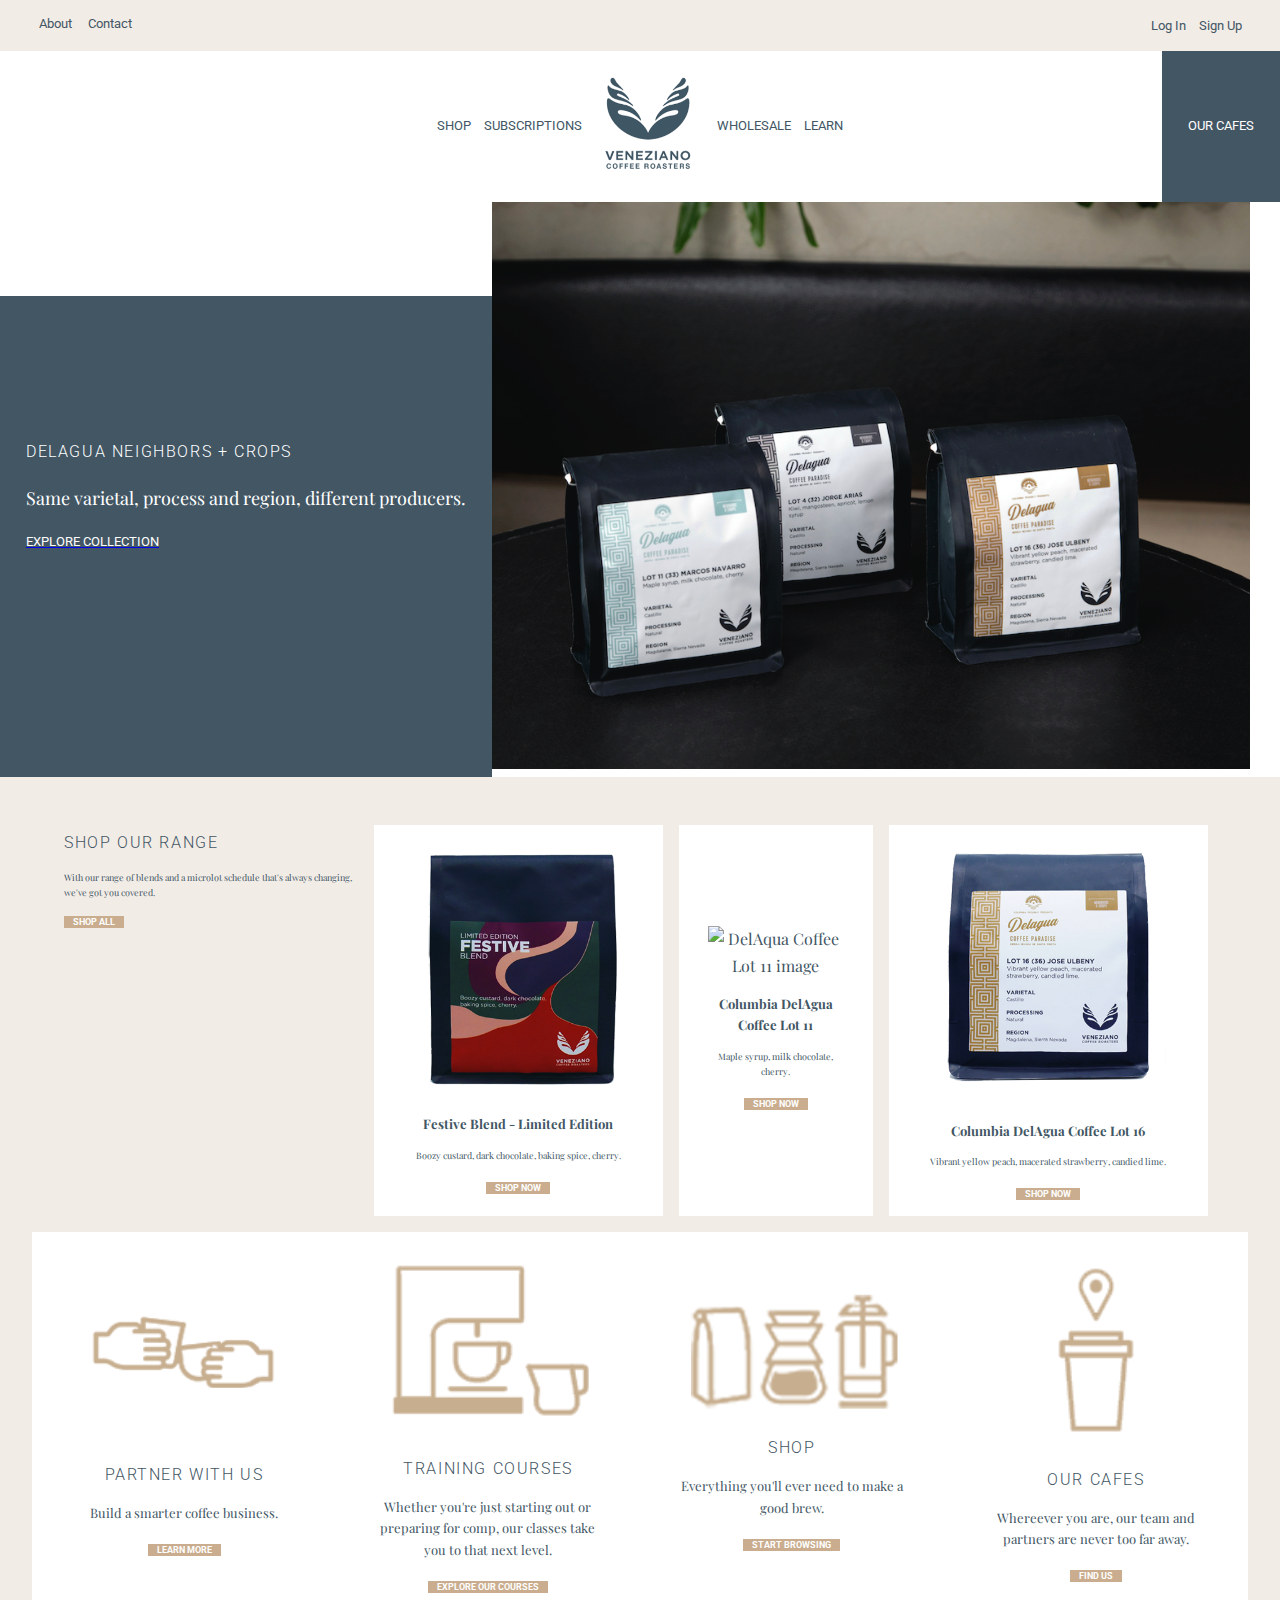
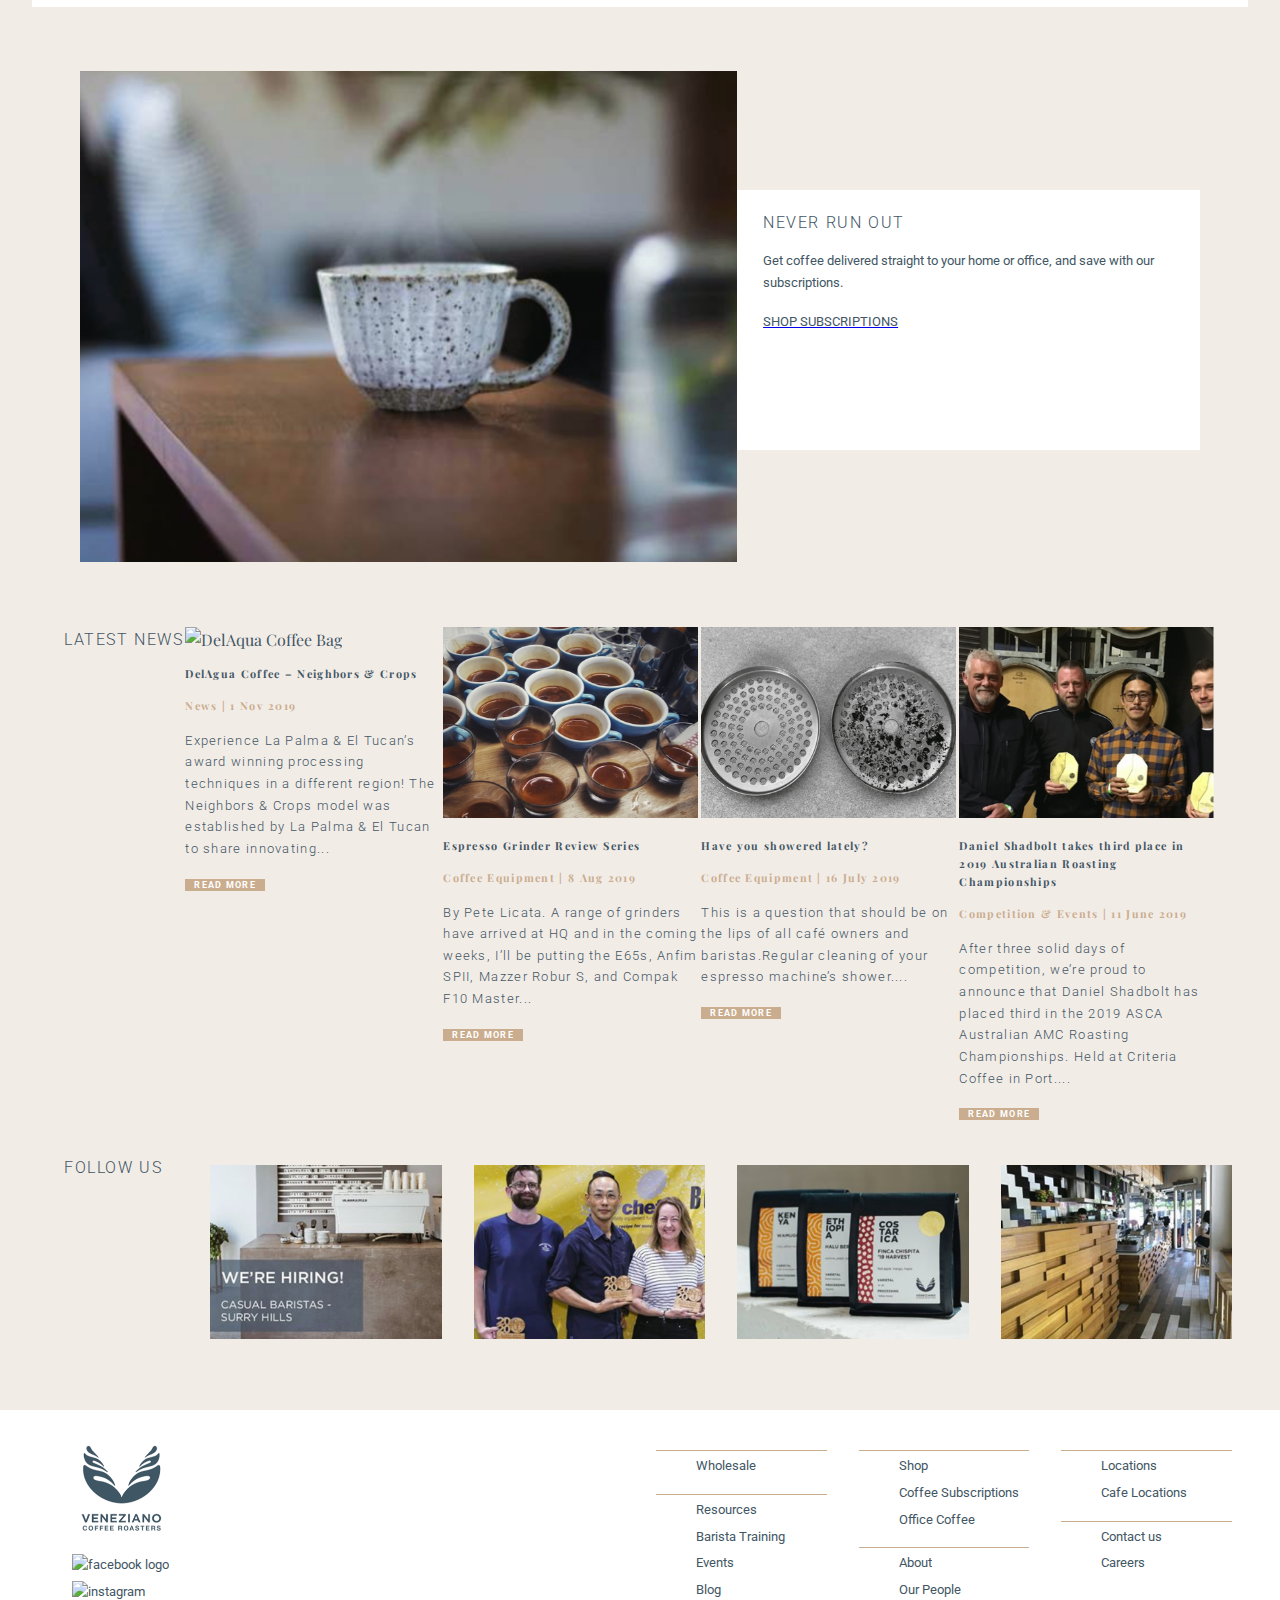
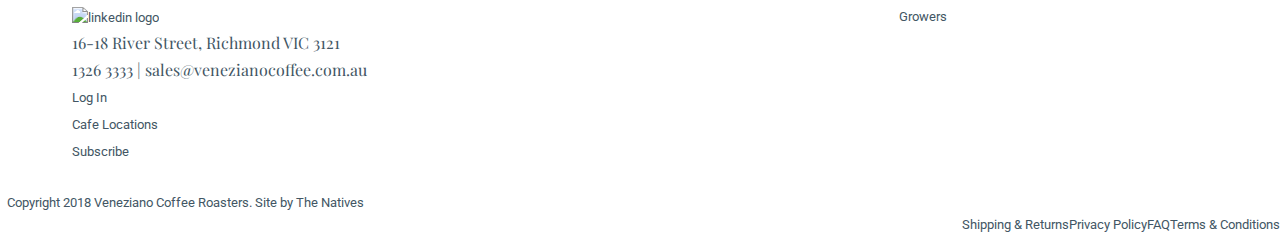
==== index.html @ 95dfcbad "updates to homepage" ====
<!DOCTYPE html>
<html lang="en">
  <head>
    <meta charset="UTF-8"/>
    <meta name="viewport" content="width=device-width, initial-scale=1.0" />
    <meta http-equiv="X-UA-Compatible" content="ie=edge" />
    <title> Components for Venezian Coffee Case Study </title>
    <link href="https://fonts.googleapis.com/css?family=Playfair+Display:400,700|Roboto:300,400,700&display=swap" rel="stylesheet"/>
    <link rel="stylesheet" href="https://use.fontawesome.com/releases/v5.5.0/css/all.css" integrity="sha384-B4dIYHKNBt8Bc12p+WXckhzcICo0wtJAoU8YZTY5qE0Id1GSseTk6S+L3BlXeVIU" crossorigin="anonymous">
    <link rel="stylesheet" href="css/main.css"/>
    <link rel="stylesheet" href="css/main.normalize.css"/>
  </head>
  
  <body>
    <header>

<!-- Top Nav Section -->
      <nav class="upper-nav-container">
        <div class="left-content col">
          <a class="upper-nav-item" href="https://venezianocoffee.com.au/about/">About  <i class="fas fa-chevron-down"></i></a>
          <a class="upper-nav-item" href="https://venezianocoffee.com.au/contact/
          ">Contact  </a>
          <i class="fas fa-search upper-nav-item"></i>
        </div> 
        <div class="right-content col">
            <a class="upper-nav-item" href="https://venezianocoffee.com.au/my-account/">Log In</a>
            <a class="upper-nav-item" href="https://venezianocoffee.com.au/my-account/?action=register">Sign Up</a>
        </div>
      </nav>

<!-- Main Nav Section -->
      <nav class="main-nav-container">
            <a class="main-nav-item" href="https://venezianocoffee.com.au/shop/">Shop  <i class="fas fa-chevron-down"></i></a>

            <a class="main-nav-item" href="https://venezianocoffee.com.au/coffee-subscriptions/">Subscriptions  <i class="fas fa-chevron-down"></i></a>

          <a class="main-nav-item logo"
              href="https://venezianocoffee.com.au/">
            <h1>VENEZIANO Coffee Roasters</h1>
            <img src="img/veneziano_logo_teal.png" alt="VENEZIANO logo">
          </a> 

          <a class="main-nav-item" href="#">Wholesale  <i class="fas fa-chevron-down"></i></a>

          <a class="main-nav-item" href="https://venezianocoffee.com.au/resources/">Learn  <i class="fas fa-chevron-down"></i></a>
    
        <aside class="side-nav">
          <a href="https://venezianocoffee.com.au/our-cafes/">Our Cafes  <i class="fas fa-chevron-down"></i></a>
        </aside>
      </nav> 
    </header>

  <!-- Hero Section -->
    <section class="hero-content-container">
        <div class="hero-content-name">
          <h2>DELAGUA NEIGHBORS + CROPS</h2>
            <h3>Same varietal, process and region, different producers.</h3>
              <a href="https://venezianocoffee.com.au/shop/"> 
                <h4> Explore Collection
                <i class="fas fa-long-arrow-alt-right"></i>
                </h4> 
              </a>
        </div>

        <div class="hero-content-img">
          <img src="delaquacoffee_blogimage.png" alt="DelAqua Coffe bag">         
        </div>
    </section>

<!-- Main Conent Section -->
<main class="main-content">
<!-- Shopper Section -->
      <section class="shopper">
        <div class="shopper-container">   
            <div class="shopper-headline">
              <h2>SHOP OUR RANGE</h2>
              <p>With our range of blends and a microlot schedule that's always changing, we've got you covered.</p>
              <a class="shopper-button" href="https://venezianocoffee.com.au/shop/">Shop All</a>
           </div>

          <article class="shopper-card">  
            <div class="shopper-card-img">
              <img src="img/festiveblend-coffeebag.png" alt="festive blend image">
              <h3>Festive Blend - Limited Edition</h3>
              <p>Boozy custard, dark chocolate, baking spice, cherry.</p>
              <a class="shopper-button" href="https://venezianocoffee.com.au/product/festive-seasonal-coffee-blend/
              ">Shop Now</a>
            </div>
          </article> 

          <article class="shopper-card">
            <div class="shopper-card-img"><img src="img/paradise-coffeebag.png" alt="DelAqua Coffee Lot 11 image">
              <h3>Columbia DelAgua Coffee Lot 11</h3>
              <p>Maple syrup, milk chocolate, cherry.</p>
              <a class="shopper-button" href="https://venezianocoffee.com.au/product/colombia-delagua-coffee-lot-11-marcos-navarro/">Shop Now</a>
            </div> 
          </article> 

          <article class="shopper-card">  
            <div class="shopper-card-img">
              <img src="img/lot16-coffeebag.png" alt="DelAqua Coffee Lot 16 image">
              <h3>Columbia DelAgua Coffee Lot 16</h3>
              <p>Vibrant yellow peach, macerated strawberry, candied lime.</p>
              <a class="shopper-button" href="#https://venezianocoffee.com.au/product/colombia-delagua-jose-ulbeny/">Shop Now</a>
            </div>
          </article>  
        </div>   
          
      <!-- Shopper Section -icons -->
        <section class="coffee-icon-container">
          <article class="coffee-icon-card col">  
              <div class="coffee-icon-card-img">
                <img src="img/coffee-icons-cups.png" alt="2 coffee cups cheers"> 
              <div class="shopper-headline">
                <h2>PARTNER WITH US</h2>
                <p>Build a smarter coffee business.</p>
                <a class="shopper-button" href="https://venezianocoffee.com.au/wholesale-coffee-australia/">Learn More</a>
              </div>
              </div>
          </article>

          <article class="coffee-icon-card col">  
              <div class="coffee-icon-card-img">
                <img src="img/coffee-icons-latte.png" alt="Making a latte icon"> 
              <div class="shopper-headline">
                <h2>TRAINING COURSES</h2>
                <p>Whether you're just starting out or preparing for comp, our classes take you to that next level.</p>
                <a class="shopper-button" href="https://venezianocoffee.com.au/barista-training-courses/">Explore Our Courses</a>
              </div>
              </div>
          </article>

          <article class="coffee-icon-card col">  
              <div class="coffee-icon-card-img">
                <img src="img/coffee-icons-3set.png" alt="coffee bag and coffee pots icon trilogy"> 
              <div class="shopper-headline">
                <h2>SHOP</h2>
                <p>Everything you'll ever need to make a good brew.</p>
                <a class="shopper-button" href="https://venezianocoffee.com.au/shop/">Start Browsing</a>
              </div>
              </div>
          </article>

          <article class="coffee-icon-card col">  
              <div class="coffee-icon-card-img">
                <img src="img/coffee-icons-locations.png" alt="coffee cup locations icon"> 
              <div class="shopper-headline">
                <h2>OUR CAFES</h2>
                <p>Whereever you are, our team and partners are never too far away.</p>
                <a class="shopper-button" href="https://venezianocoffee.com.au/locations-2/">Find Us</a>
              </div>
              </div>
          </article>
        </section>

      </section>

  <!--Next section- SUBSCRIPTION HERO-->
    <section class="subscription">
      <div class="subscription-card-container">
        <div class="subscription-img">
          <img src="img/teacup_hero.png" alt="Tea Cup"> 
        </div>
        <div class="subscription-content-name">
          <h2>Never Run Out</h2>
          <p>Get coffee delivered straight to your home or office, and save with our subscriptions.</p>      
              <a href="https://venezianocoffee.com.au/coffee-subscriptions/"><h4> Shop Subscriptions
                  <i class="fas fa-long-arrow-alt-right"></i></h4></a>
        
      </div>
      </div>  
    </section>

  <!--Next section- News BLOG-->
  <section class="blog-container"> 
      <h2>LATEST NEWS</h2>
      <article class="blog-card-container col">
          <div class="blog-content-img">
            <img src="img/delAquacoffee_blogimage.png"  alt="DelAqua Coffee Bag"> 
            <div class="blog-content-name">
              <h3>DelAgua Coffee – Neighbors & Crops</h3>
              <h4>News | 1 Nov 2019</h4>
              <p>Experience La Palma & El Tucan’s award winning processing techniques in a different region! The Neighbors & Crops model was established by La Palma & El Tucan to share innovating...</p>      
              <a class="blog-button" href="https://venezianocoffee.com.au/delaguacoffee-neighbors_crops/">Read More</a>
            </div>  
          </div>
      </article>
 
      <article class="blog-card-container col">
          <div class="blog-content-img">
            <img src="img/espressoreview_blogimage.png"  alt="Rows of espresso cups"> 
            <div class="blog-content-name">
              <h3>Espresso Grinder Review Series</h3>
              <h4>Coffee Equipment | 8 Aug 2019</h4>
              <p>By Pete Licata. A range of grinders have arrived at HQ and in the coming weeks, I’ll be putting the E65s, Anfim SPII, Mazzer Robur S, and Compak F10 Master...</p>      
              <a class="blog-button" href="https://venezianocoffee.com.au/espresso-grinder-tests/">Read More</a>
            </div>  
          </div>
      </article>

      <article class="blog-card-container col">
          <div class="blog-content-img">
            <img src="img/shower_blogimage.png"  alt="coffee grinders comparison"> 
            <div class="blog-content-name">
              <h3>Have you showered lately?</h3>
              <h4>Coffee Equipment | 16 July 2019</h4>
              <p>This is a question that should be on the lips of all café owners and baristas.Regular cleaning of your espresso machine’s shower....</p>      
              <a class="blog-button" href="https://venezianocoffee.com.au/espresso-grinder-tests/">Read More</a>
            </div>  
          </div>
      </article>

      <article class="blog-card-container col">
          <div class="blog-content-img">
              <img src="img/roastingcomp_blogimage.png"  alt="Roasting Competition Trophy Photo"> 
              <div class="blog-content-name">
              <h3>Daniel Shadbolt takes third place in 2019 Australian Roasting Championships</h3>
              <h4>Competition & Events | 11 June 2019</h4>
              <p>After three solid days of competition, we’re proud to announce that Daniel Shadbolt has placed third in the 2019 ASCA Australian AMC Roasting Championships.
              Held at Criteria Coffee in Port....</p>      
              <a class="blog-button" href="https://venezianocoffee.com.au/daniel-shadbolt-3rd-place-roasting-championships/">Read More</a>
            </div>  
          </div>
      </article>

    </section>

<!--Next section- FOLLOW US-->

<section class="followus-container">
    <h2>FOLLOW US</h2>
    <figure class="followus-card-container col">     
            <a href="https://www.instagram.com/p/B3dNeu_BoWo/"><img src="img/hiring_followusset.jpg"  alt="we are hiring"></a> 
        </figure>

    <figure class="followus-card-container col">
            <a href="https://www.instagram.com/p/B3Y4tRghbZB/"><img src="img/3roasterwinners_followusset.jpg"  alt="3 roasting winners"></a>
    </figure>

    <figure class="followus-card-container col">
            <a href="https://www.instagram.com/p/B3S3ENVhPsN/"><img src="img/3coffeebags_followusset.jpg"  alt="3 bags of coffee"></a>
    </figure>

    <figure class="followus-card-container col">
            <a href="https://www.instagram.com/p/B3Nul2Rhh6O/"><img src="img/newlocation_followusset.jpg"  alt="New Location"></a>
    </figure>
    </section>

<!--Next section- FORM-->

  </main>

  <!-- MAIN FOOTER -->
  <footer>
    <div class="footer-container">
    <div class="left-footer col">
      <ul>
        <li>
          <a href="#"><img src="img/veneziano_logo_teal.png" alt="VENEZIANO logo"></a>
        </li>

          <li>
            <a href="https://www.facebook.com/VenezianoCoffeeRoasters"><img src="social-facebook-icon" alt="facebook logo">
            <i class="fab fa-facebook-f"></i></a>
          </li>

          <li>
            <a href="https://www.instagram.com/venezianocoffeeroasters/"><img src="social-instagram-icon" alt="instagram">
            <i class="fab fa-instagram"></i></a>
          </li>

          <li>
            <a href="https://www.linkedin.com/company/veneziano-coffee-roasters/"><img src="social-linkedin-icon" alt="linkedin logo">
            <i class="fab fa-linkedin"></i>
            </a>
          </li>

          <li>16-18 River Street, Richmond VIC 3121
          </li>

          <li>
          1326 3333 | sales@venezianocoffee.com.au
          </li>

          <li>
          <a href="https://venezianocoffee.com.au/my-account/">Log In</a>
          </li>

          <li>
          <a href="https://venezianocoffee.com.au/our-cafes/">Cafe Locations</a>
          </li>

          <li>
          <a href="https://venezianocoffee.com.au/my-account/?action=register">Subscribe</a>
          </li>
        </ul>
      </div>

<!-- RIGHT-SIDE OF FOOTER -->
      <div class="right-footer col">
        <div class="col">
          <ul>
            <li>
            <a href="https://venezianocoffee.com.au/wholesale-coffee-australia/">Wholesale</a>
            </li>
          </ul>

          <ul>
            <li>
            <a href="https://venezianocoffee.com.au/resources/">Resources</a>
            </li>

            <li>
            <a href="https://venezianocoffee.com.au/barista-training-courses/">Barista Training</a>
            </li>

            <li>
            <a href="https://venezianocoffee.com.au/events/">Events</a>
            </li>

            <li>
            <a href="https://venezianocoffee.com.au/blog/">Blog</a>
            </li>
          </ul>
        </div>

        <div class="col">
          <ul>
          <li>
          <a href="https://venezianocoffee.com.au/shop/">Shop</a>
          </li>

          <li>
          <a href="https://venezianocoffee.com.au/coffee-subscriptions/">Coffee Subscriptions</a>
          </li>

          <li>
              <a href="https://venezianocoffee.com.au/office-coffee/">Office Coffee</a>
              </li>
        </ul>

        <ul>
          <li>
          <a href="https://venezianocoffee.com.au/about/">About</a>
          </li>

          <li>
          <a href="https://venezianocoffee.com.au/our-people/">Our People</a>
          </li>

          <li>
          <a href="https://venezianocoffee.com.au/coffee-growers/">Growers</a>
          </li>
        </ul>
      </div>

      <div class="col">  
        <ul>
          <li>
          <a href="https://venezianocoffee.com.au/locations-2/">Locations</a>
          </li>

          <li>
          <a href="https://venezianocoffee.com.au/our-cafes/">Cafe Locations</a>
          </li>
        </ul>
      
        <ul>
          <li>
          <a href="https://venezianocoffee.com.au/contact/">Contact us</a>
          </li>

          <li>
          <a href="https://venezianocoffee.com.au/careers/">Careers</a>
          </li>
        </ul>
      </div>
    </div>
    </div>
   
<!-- BOTTOM FOOTER -->
      <nav class="lower-footer-container">
          <div class="left-content col">

            <a class="upper-nav-item" href="https://venezianocoffee.com.au/contact/
            ">Copyright 2018 Veneziano Coffee Roasters. Site by The Natives</a>
          </div> 

          <div class="right-content col">
              <a class="lower-footer-item" href="https://venezianocoffee.com.au/my-account/">Shipping & Returns</a>

              <a class="lower-footer-item" href="https://venezianocoffee.com.au/my-account/?action=register">Privacy Policy</a>

              <a class="lower-footer-item" href="https://venezianocoffee.com.au/faq/">FAQ</a>

              <a class="lower-footer-item" href="https://venezianocoffee.com.au/terms-conditions/">Terms & Conditions</a>

          </div>
        </nav>
   
    </footer>
 
  </body>
  </html>
---- css/main.css ----
/**************************
* layout defaults
***************************/

:root {
  --font-sans-serif: Roboto, sans-serif;
  --font-serif: Playfair Display, serif;
  --tan: #caad8e;
  --lt-tan: #f2ece7;
  --teal: #425664;
  --lt-gray: #d3d1cf;
  --white: #ffffff;

}
html {
  box-sizing: border-box;

}
*, *:before, *:after {
  box-sizing: inherit;
}
img {
  width: 100%;
}
/**************************
* typography
h2 {
    font-weight: 400;
    font-size: smaller;
  }
***************************/
body {
  font-family: var(--font-serif);
  color: var(--teal);
  line-height: 1.667;
  margin: auto;
  padding: 0;
  }
  
  h2 {
  font-family: var(--font-sans-serif);
  letter-spacing: 0.1em;
  font-weight: 300;
  font-size: medium;
  text-transform: uppercase;
  }
  
  h3,h4 {
    font-family: var(--font-serif);
    font-weight: 700;
    font-size: smaller;
  }
  h4 {
    color: var(--tan);
  }

/**************************
* header
***************************/

.upper-nav-container {
  display: flex;
  background-color: var(--lt-tan);
  padding: .5em 2em;
}
.col {
  flex: 1;
}

.right-content {
  display: flex;
  justify-content: flex-end;
}
.upper-nav-container a {
  font-family: var(--font-sans-serif);
  font-weight: 400;
  font-size: small;
  color: var(--teal);
  text-decoration: none;
}
.upper-nav-item {
padding: .5em ;
}
.main-nav-container {
  position: relative;
  display: flex;
  background-color: var(--lt-white);
  padding: .5em 2em;
  justify-content:center;
  align-items: center;
}
.main-nav-container a {
  font-family: var(--font-sans-serif);
  font-weight: 400;
  font-size: small;
  color: var(--teal);
  text-decoration: none;
  align-items: center;
  text-transform: uppercase;
}
.main-nav-item {
  padding: .5em;
}
.logo {
    max-width:10%;
}
.logo h1 {
  display: none;
}
.logo img {
  width: 100%;
}

h1 {
  color: white;
}

/**************************
* Side Bar in Nav
***************************/
.side-nav {
  display: flex;
  align-items: center;
  position: absolute;
  height: 100%;
  top: 0;
  right: 0;
  padding: 2em;
  background: var(--teal);
  font-family: var(--font-sans-serif);
  font-size: small;
  text-decoration: none;
  align-items: center;
}
.side-nav a {
 color: var(--white);
 margin: auto;
 
}
/**************************
* hero
***************************/
.hero-content-container {
  display: flex;
  align-items: flex-end;
}
.hero-content-name {
  font-family: var(--font-sans-serif);
  font-weight: 400;
  font-size: small;
  color: var(--white);
  text-decoration: none;
  padding: 10em 2em;
  height: 37em;
  background-color: var(--teal);
}
.hero-content-name h3 {
  font-weight: 400;
  font-size: large;
}
.hero-content-name h4 {
  font-family: var(--font-sans-serif);
  font-weight: 400;
  font-size: small;
  color: var(--white);
  text-transform: uppercase;
}
.i {
color: var(--white);
}

/**************************
* Main
***************************/

.main-content {
  padding: 2em;
  background-color: var(--lt-tan);
}

/**************************
* Shopper
***************************/

.shopper-container {
  display: flex;
  padding: .5em 2em;
}
.shopper-headline {
font-family: var(--font-serif);
font-weight: 400;
font-size: small;
color: var(--teal);
text-decoration: none;
align-items: flex-start;
}
.shopper-container p {
  font-family: var(--font-serif);
  font-weight: 300;
  font-size: xx-small;
  color: var(--gray);
}
.shopper-card {
display: flex;
flex-direction: column;
justify-content: center;
margin: .5em;
padding: .5em;
max-width: 80%;
text-align: center;
background-color: var(--white);
}
.shopper-card-img {
max-width: 80%;
margin: auto;
padding: .2em;
}
.shopper-button {
background-color: var(--tan);
padding: .1em 1em;
margin:auto;
max-width: 60px;
height: 20px;
font-family: var(--font-sans-serif);
font-weight: 700;
font-size: xx-small;
color: var(--white);
text-decoration: none;
text-transform: uppercase;
}
.shopper-container h3 {
  font-size: small;
}
/**************************
* SHOPPER ICONS
***************************/

.coffee-icon-container {
  display: flex;
}
.coffee-icon-card {
  display: flex;
  flex-direction: column;
  justify-content: center;
  margin: 0;
  padding: .5em;
  max-width: 80%;
  text-align: center;
  background-color: var(--white);
}
.coffee-icon-card-img {
max-width: 80%;
margin: auto;
padding: .2em;
}
/**************************
* SUBSCRIPTION
***************************/
.subscription-card-container {
  display: flex;
  background-color: var(--lt-tan);
  margin: 4em 3em 3em;
  align-items: center;
}
.subscription-content-name {
  font-family: var(--font-sans-serif);
  font-weight: 400;
  font-size: small;
  color: var(--teal);
  text-decoration: none;
  align-items: flex-start;
  padding: 0.5em 2em;
  background: var(--white);
  height: 20em;
}
.subscription-card-container h3 {
  font-weight: 400;
  font-size: large;
}
.subscription-card-container h4 {
  font-family: var(--font-sans-serif);
  font-weight: 400;
  font-size: small;
  color: var(--teal);
  text-transform: uppercase;
}

/**************************
* News Blog
***************************/
.blog-container h2 {
  margin: .1em 0;
}
.blog-container {
  display: flex;
  padding: .5em 2em;
}
.blog-card {
  text-align: center;
  border: .25rem double var(--teal);
  padding: 1rem;
  max-width: 30rem;
  background: var(--color-white);
  margin: 1rem 0;
}
.blog-content-name {
  font-family: var(--font-sans-serif);
  letter-spacing: 0.1em;
  font-weight: 300;
  font-size: small;
}
.blog-content-name h4 {
  color: var(--tan);
}
.blog-content-img {
  padding: .1em;
}
.blog-button {
  background-color: var(--tan);
  padding: .1em 1em;
  margin:auto;
  max-width: 60px;
  height: 20px;
  font-family: var(--font-sans-serif);
  font-weight: 700;
  font-size: xx-small;
  color: var(--white);
  text-decoration: none;
  text-transform: uppercase;
}
/**************************
* Follow Us
***************************/

.followus-container {
  display: flex;
}
.followus-card-container{
  padding: .5em 2em;
  text-align: center;
  padding: 1rem;
  max-width: 30rem;
  margin: 1rem 0;
}
.followus-container h2 {
  padding: .5em 2em;
}
/**************************
* Form
***************************/

/**************************
* footer
***************************/
.footer-container {
  display: flex;
  background-color: var(--white);
  padding: .5em 2em;
}
.left-footer {
  display: flex;
}
.right-footer {
  display: flex;
}
.right-footer .col {
  margin: 1em;
}

footer a {
  font-family: var(--font-sans-serif);
  font-weight: 400;
  font-size: small;
  color: var(--teal);
  text-decoration: none;
}
footer ul {
list-style: none;
}
.right-footer ul{
  border-top: .5px solid var(--tan);
}
.footer-item {
  padding: .5em ;
}
footer img {
  width: 25%;
}
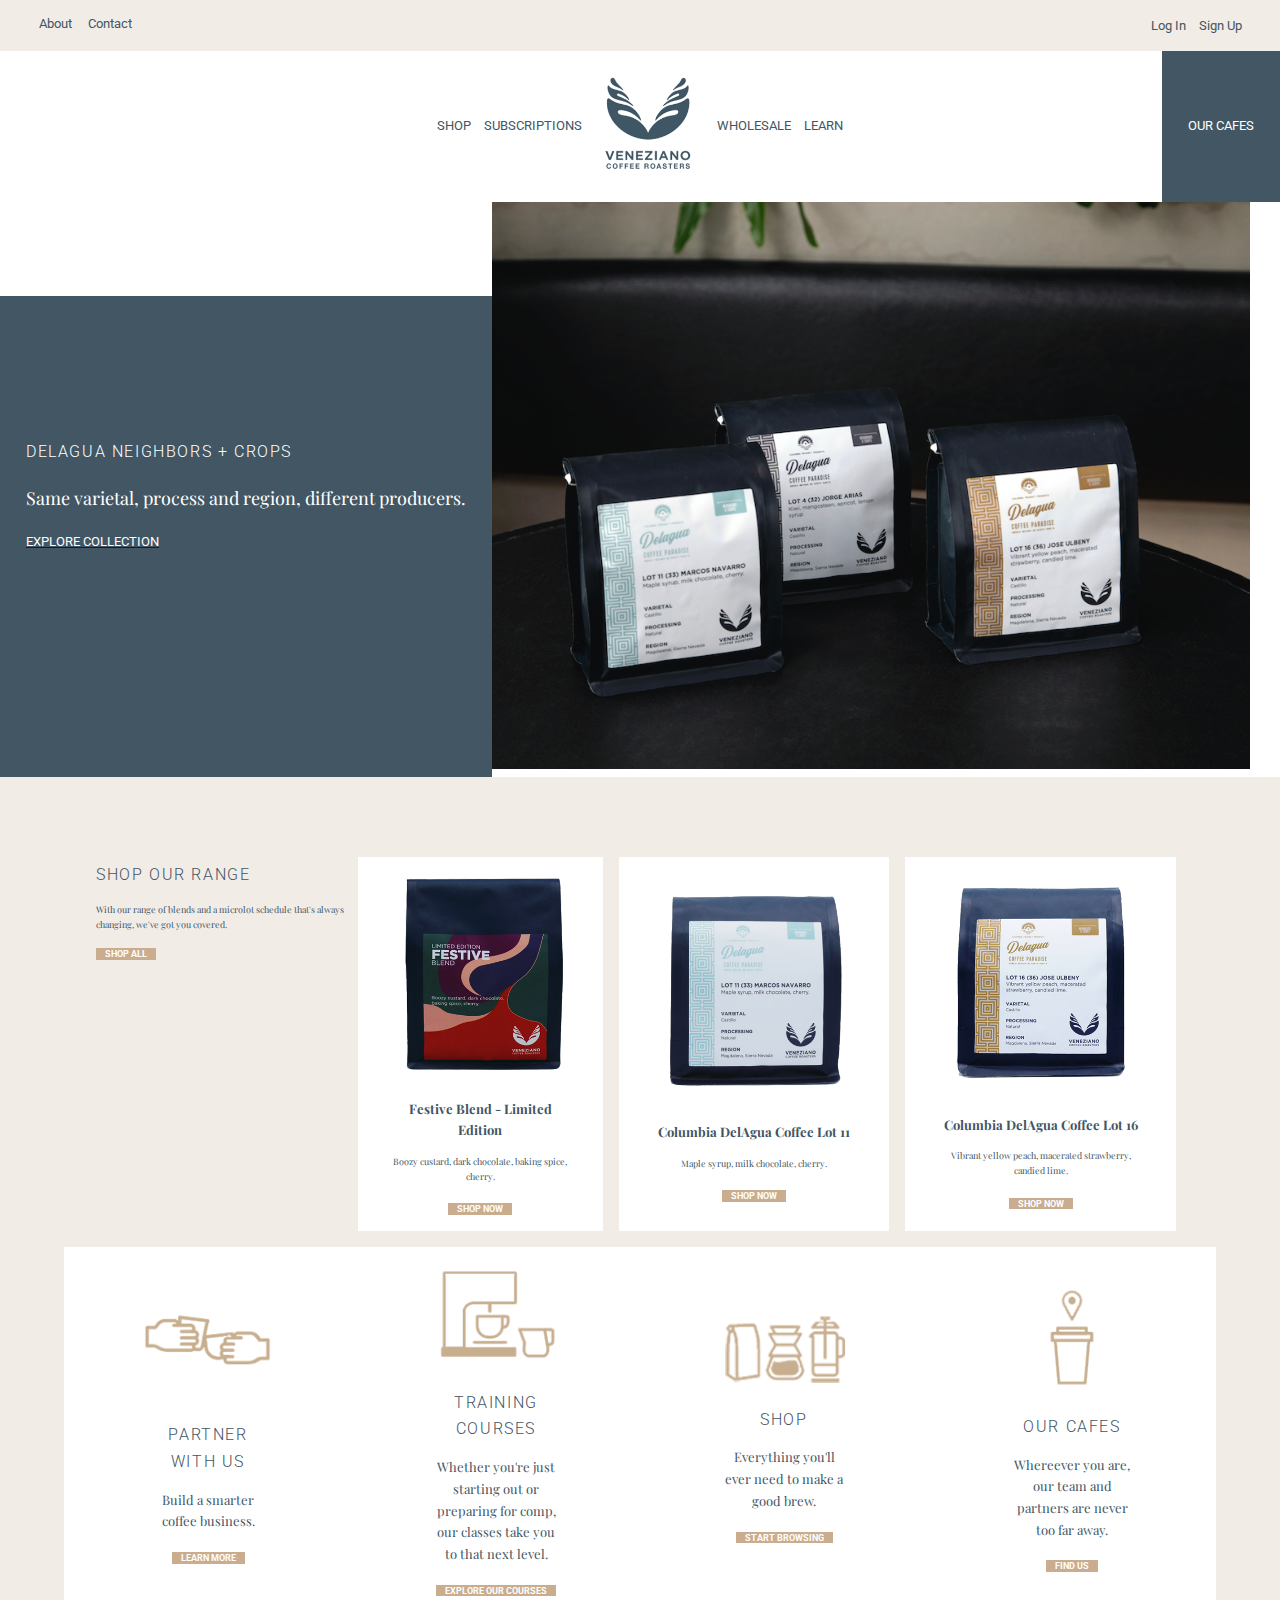
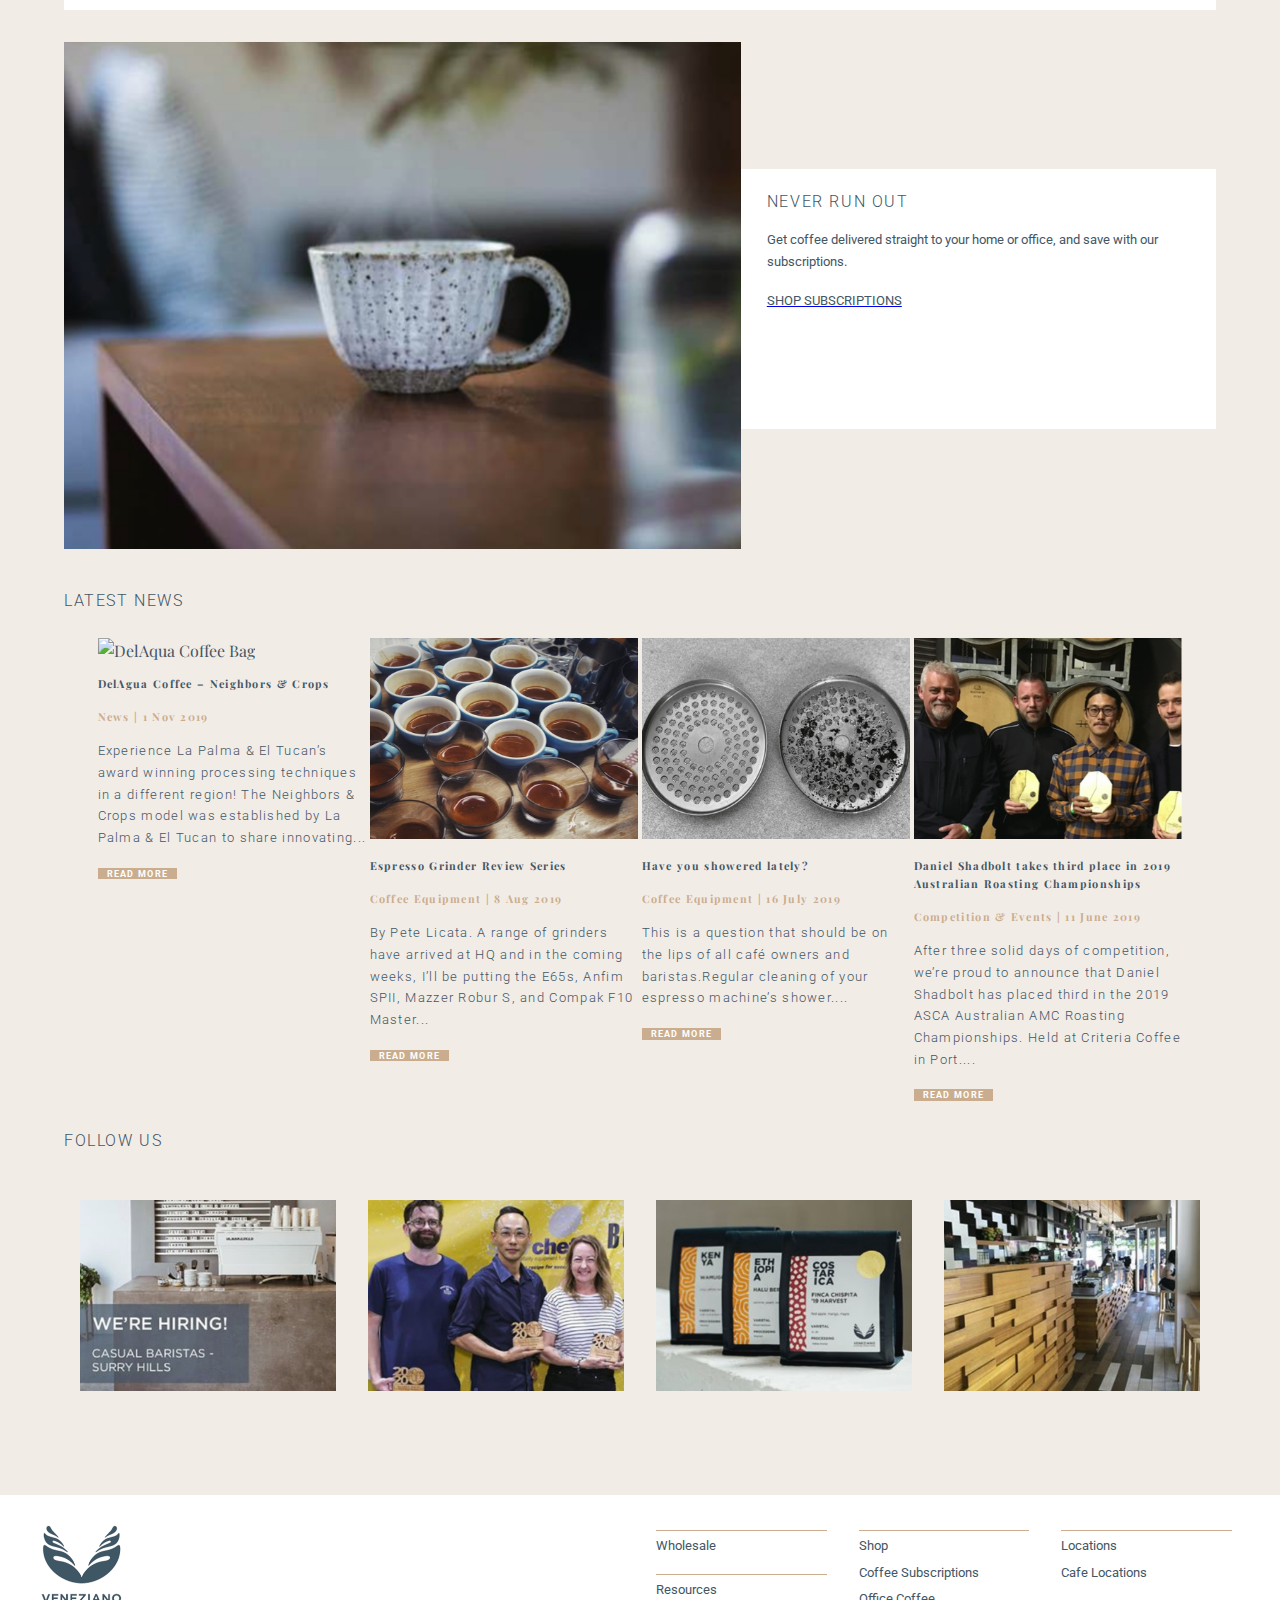
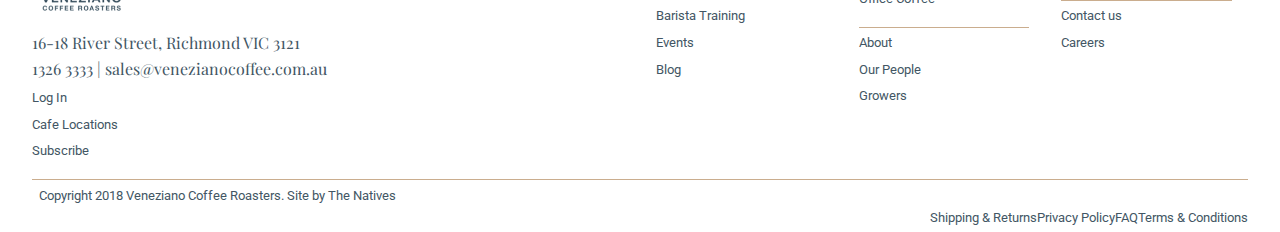
==== commit c3bbc46c: "updated images" ====
--- a/index.html
+++ b/index.html
@@ -63,7 +63,7 @@
         </div>
 
         <div class="hero-content-img">
-          <img src="delaquacoffee_blogimage.png" alt="DelAqua Coffe bag">         
+          <img src="img/delaquacoffee_blogimage.png" alt="DelAqua Coffe bag">         
         </div>
     </section>
 
@@ -172,8 +172,9 @@
     </section>
 
   <!--Next section- News BLOG-->
-  <section class="blog-container"> 
-      <h2>LATEST NEWS</h2>
+  <section class="blog"> 
+    <h2>LATEST NEWS</h2>
+    <div class="blog-container">
       <article class="blog-card-container col">
           <div class="blog-content-img">
             <img src="img/delAquacoffee_blogimage.png"  alt="DelAqua Coffee Bag"> 
@@ -221,14 +222,16 @@
               <a class="blog-button" href="https://venezianocoffee.com.au/daniel-shadbolt-3rd-place-roasting-championships/">Read More</a>
             </div>  
           </div>
+        </div>
       </article>
 
     </section>
 
 <!--Next section- FOLLOW US-->
 
-<section class="followus-container">
-    <h2>FOLLOW US</h2>
+<section class="followus">
+  <h2>FOLLOW US</h2>
+  <div class="followus-container">  
     <figure class="followus-card-container col">     
             <a href="https://www.instagram.com/p/B3dNeu_BoWo/"><img src="img/hiring_followusset.jpg"  alt="we are hiring"></a> 
         </figure>
@@ -244,6 +247,7 @@
     <figure class="followus-card-container col">
             <a href="https://www.instagram.com/p/B3Nul2Rhh6O/"><img src="img/newlocation_followusset.jpg"  alt="New Location"></a>
     </figure>
+    </div>
     </section>
 
 <!--Next section- FORM-->
@@ -260,17 +264,13 @@
         </li>
 
           <li>
-            <a href="https://www.facebook.com/VenezianoCoffeeRoasters"><img src="social-facebook-icon" alt="facebook logo">
+            <a href="https://www.facebook.com/VenezianoCoffeeRoasters">
             <i class="fab fa-facebook-f"></i></a>
-          </li>
-
-          <li>
-            <a href="https://www.instagram.com/venezianocoffeeroasters/"><img src="social-instagram-icon" alt="instagram">
+          
+            <a href="https://www.instagram.com/venezianocoffeeroasters/">
             <i class="fab fa-instagram"></i></a>
-          </li>
-
-          <li>
-            <a href="https://www.linkedin.com/company/veneziano-coffee-roasters/"><img src="social-linkedin-icon" alt="linkedin logo">
+          
+            <a href="https://www.linkedin.com/company/veneziano-coffee-roasters/">
             <i class="fab fa-linkedin"></i>
             </a>
           </li>
--- a/css/main.css
+++ b/css/main.css
@@ -174,7 +174,7 @@
 ***************************/
 
 .main-content {
-  padding: 2em;
+  padding: 4em;
   background-color: var(--lt-tan);
 }
 
@@ -249,7 +249,7 @@
   background-color: var(--white);
 }
 .coffee-icon-card-img {
-max-width: 80%;
+max-width: 50%;
 margin: auto;
 padding: .2em;
 }
@@ -259,7 +259,7 @@
 .subscription-card-container {
   display: flex;
   background-color: var(--lt-tan);
-  margin: 4em 3em 3em;
+  margin: 2em 0;
   align-items: center;
 }
 .subscription-content-name {
@@ -352,10 +352,14 @@
 /**************************
 * footer
 ***************************/
+footer {
+  padding: .2em 2em;
+}
+
 .footer-container {
   display: flex;
   background-color: var(--white);
-  padding: .5em 2em;
+
 }
 .left-footer {
   display: flex;
@@ -376,8 +380,9 @@
 }
 footer ul {
 list-style: none;
-}
-.right-footer ul{
+padding: 0;
+}
+.right-footer ul, .lower-footer-container {
   border-top: .5px solid var(--tan);
 }
 .footer-item {
@@ -385,4 +390,4 @@
 }
 footer img {
   width: 25%;
-}+}
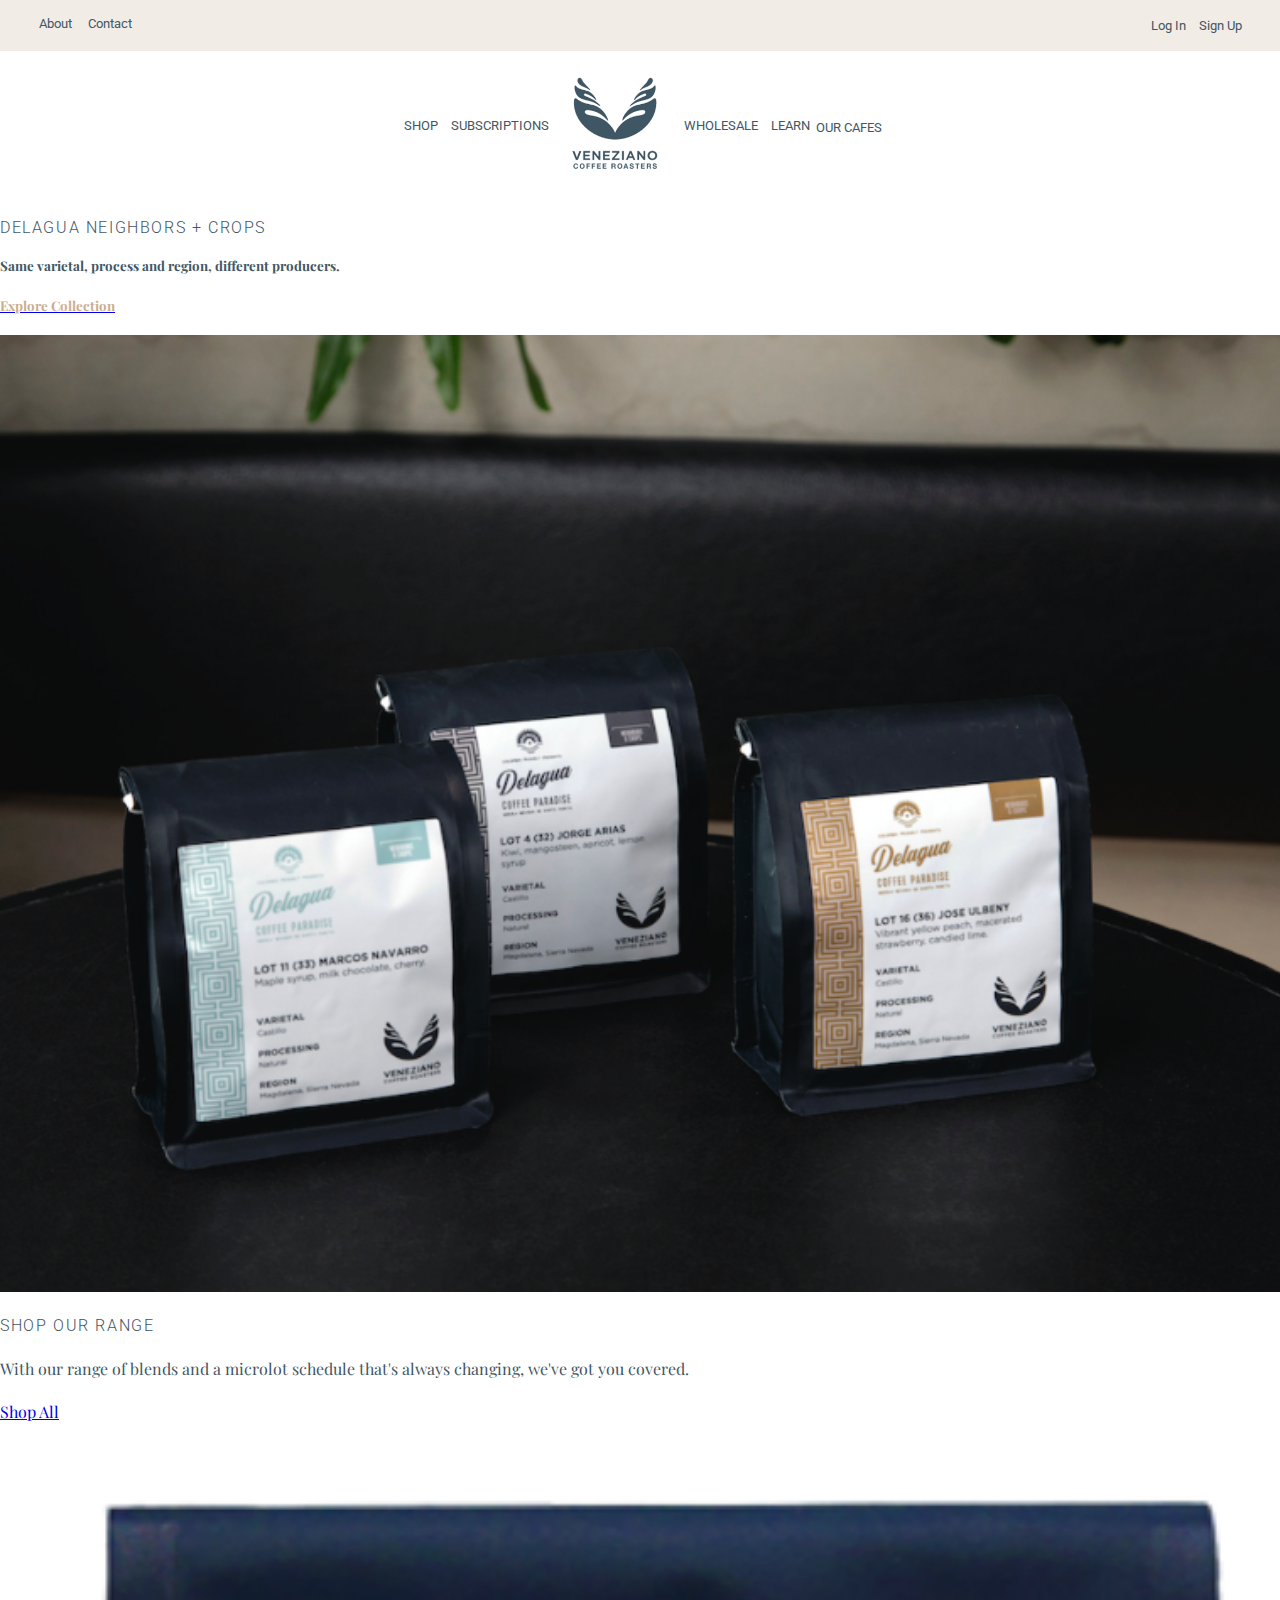
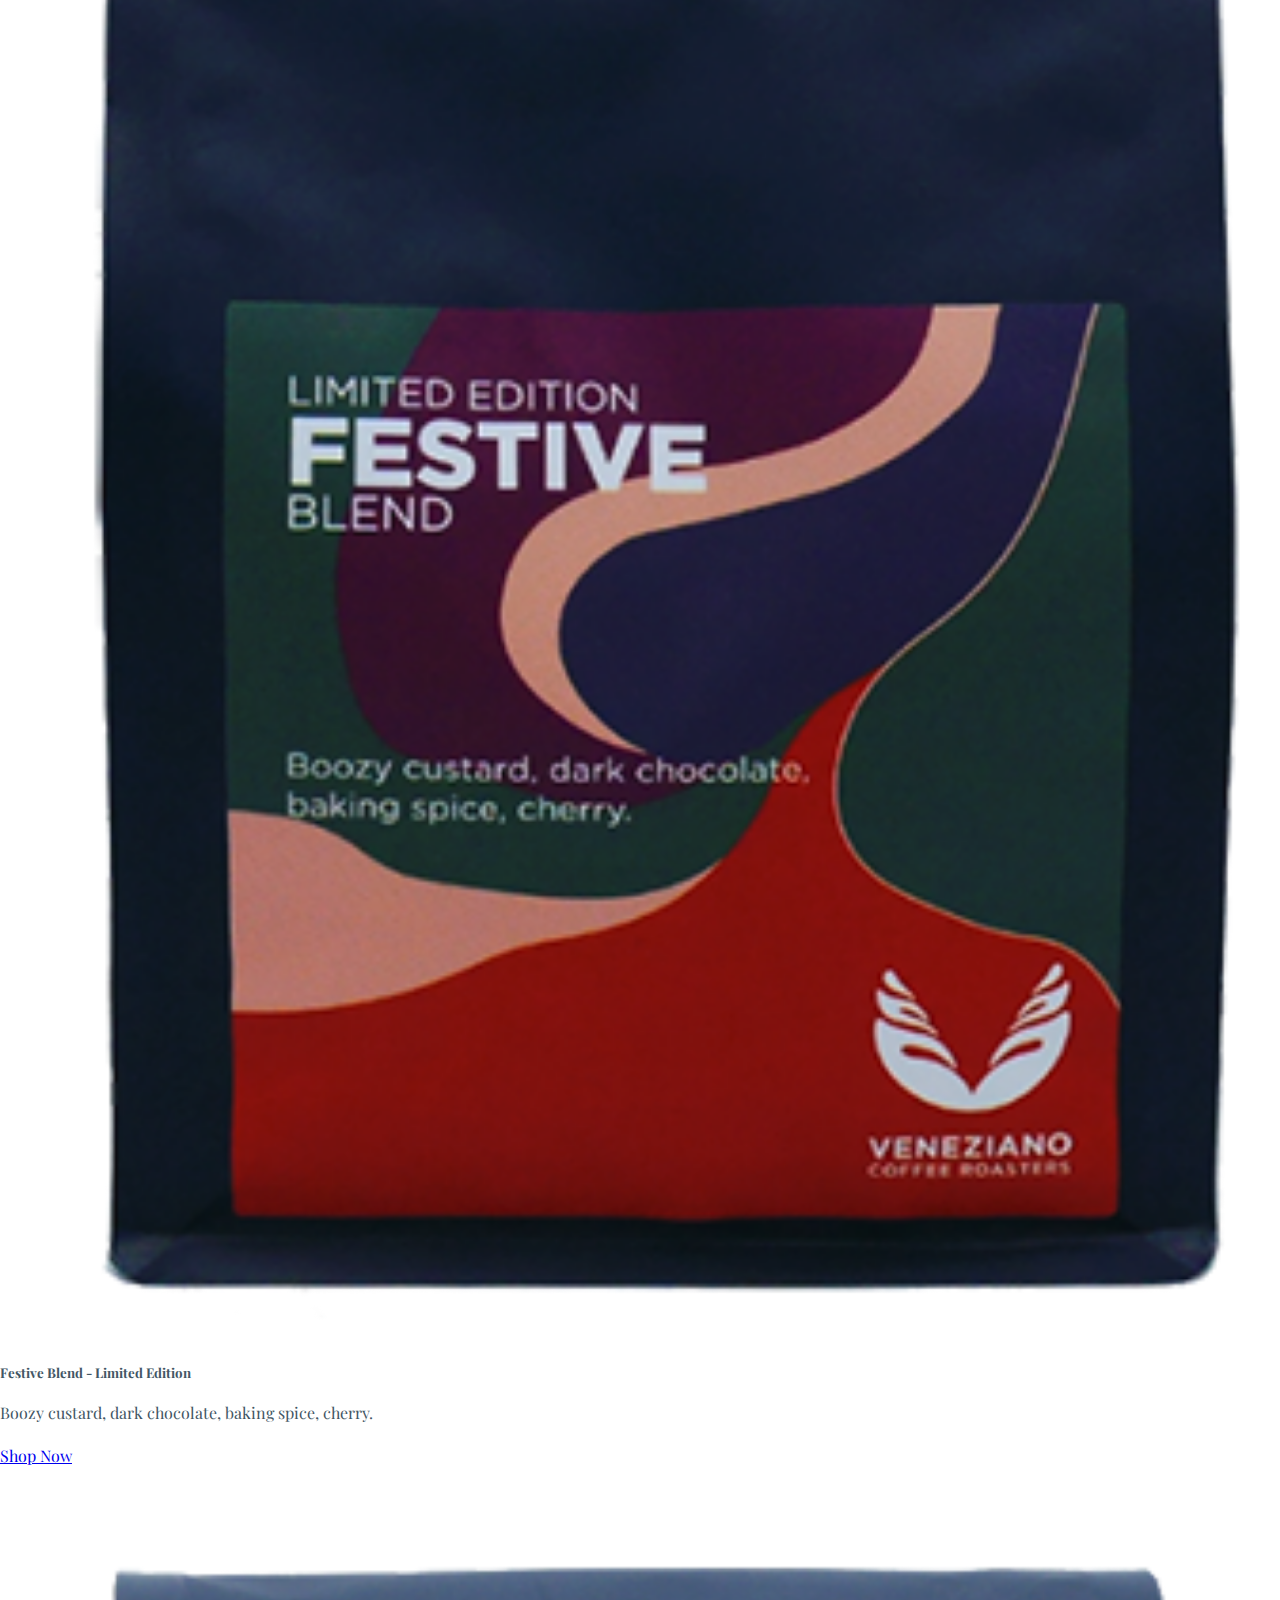
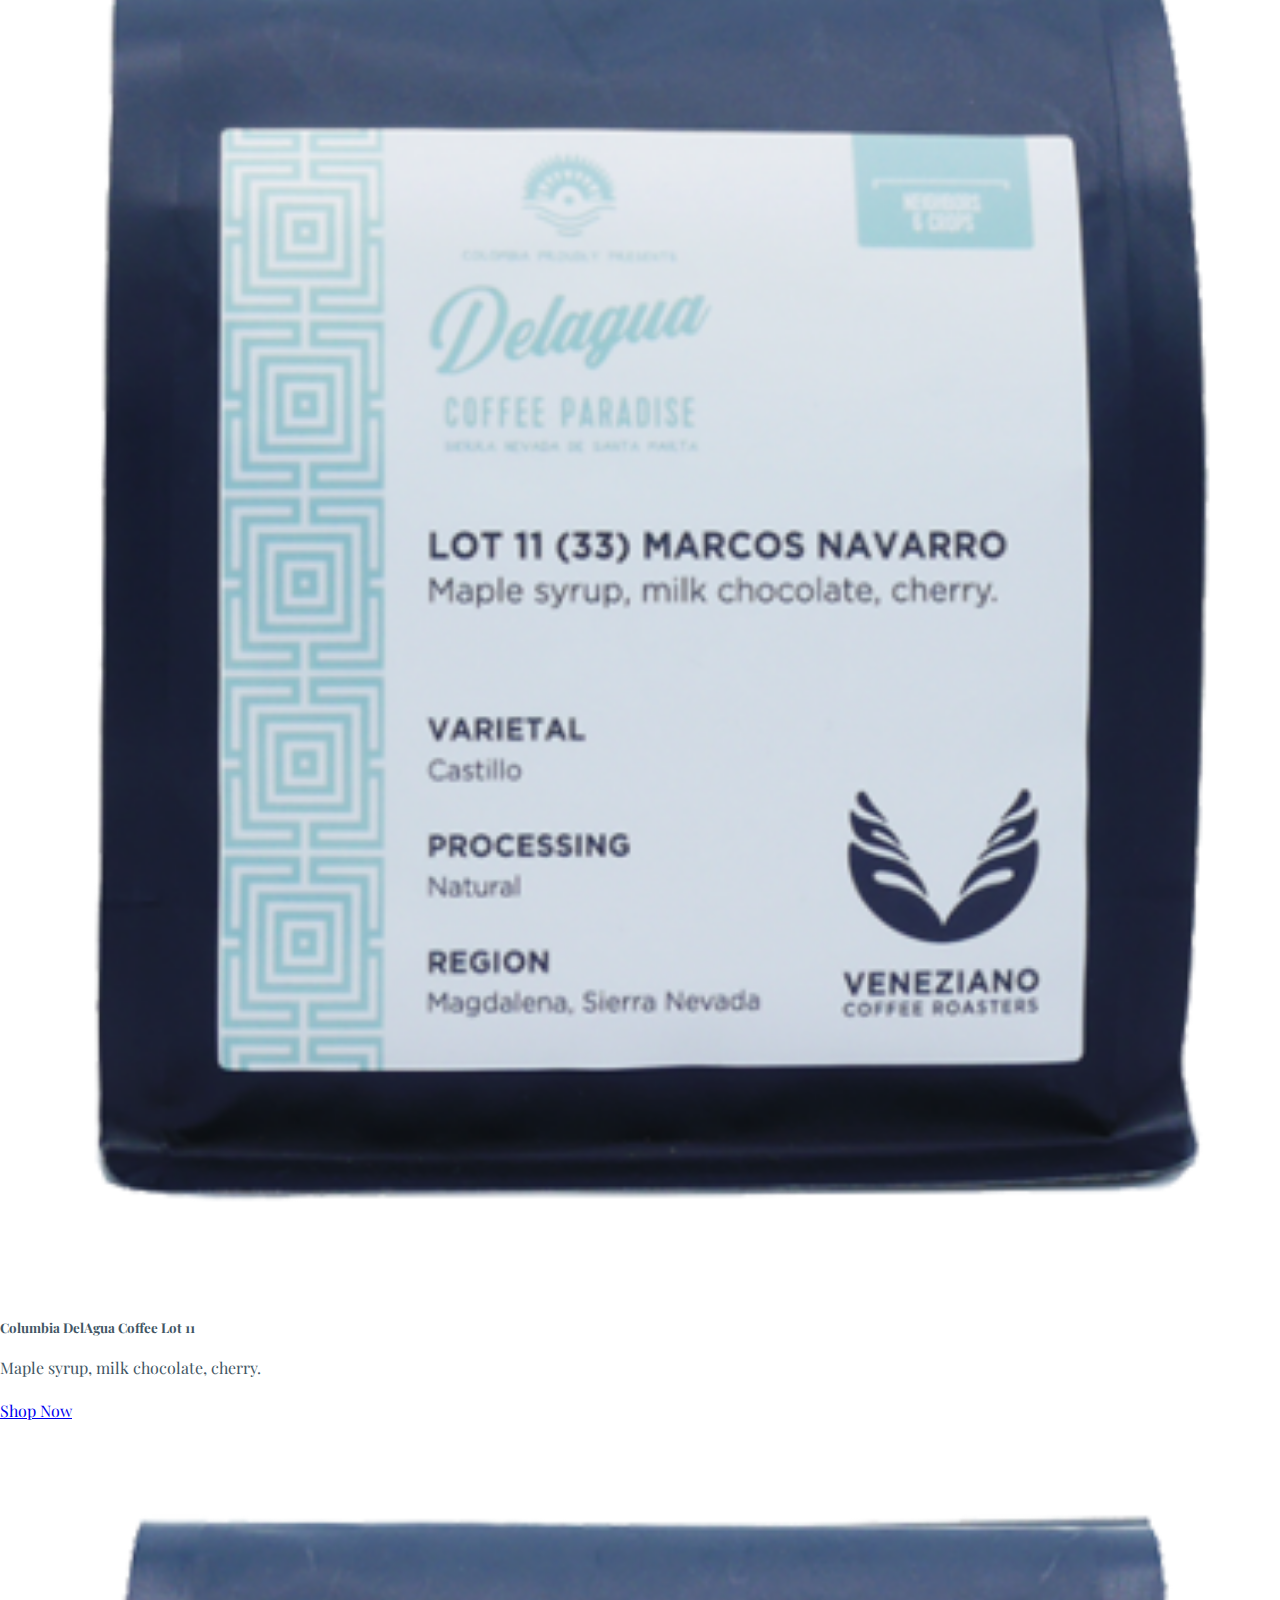
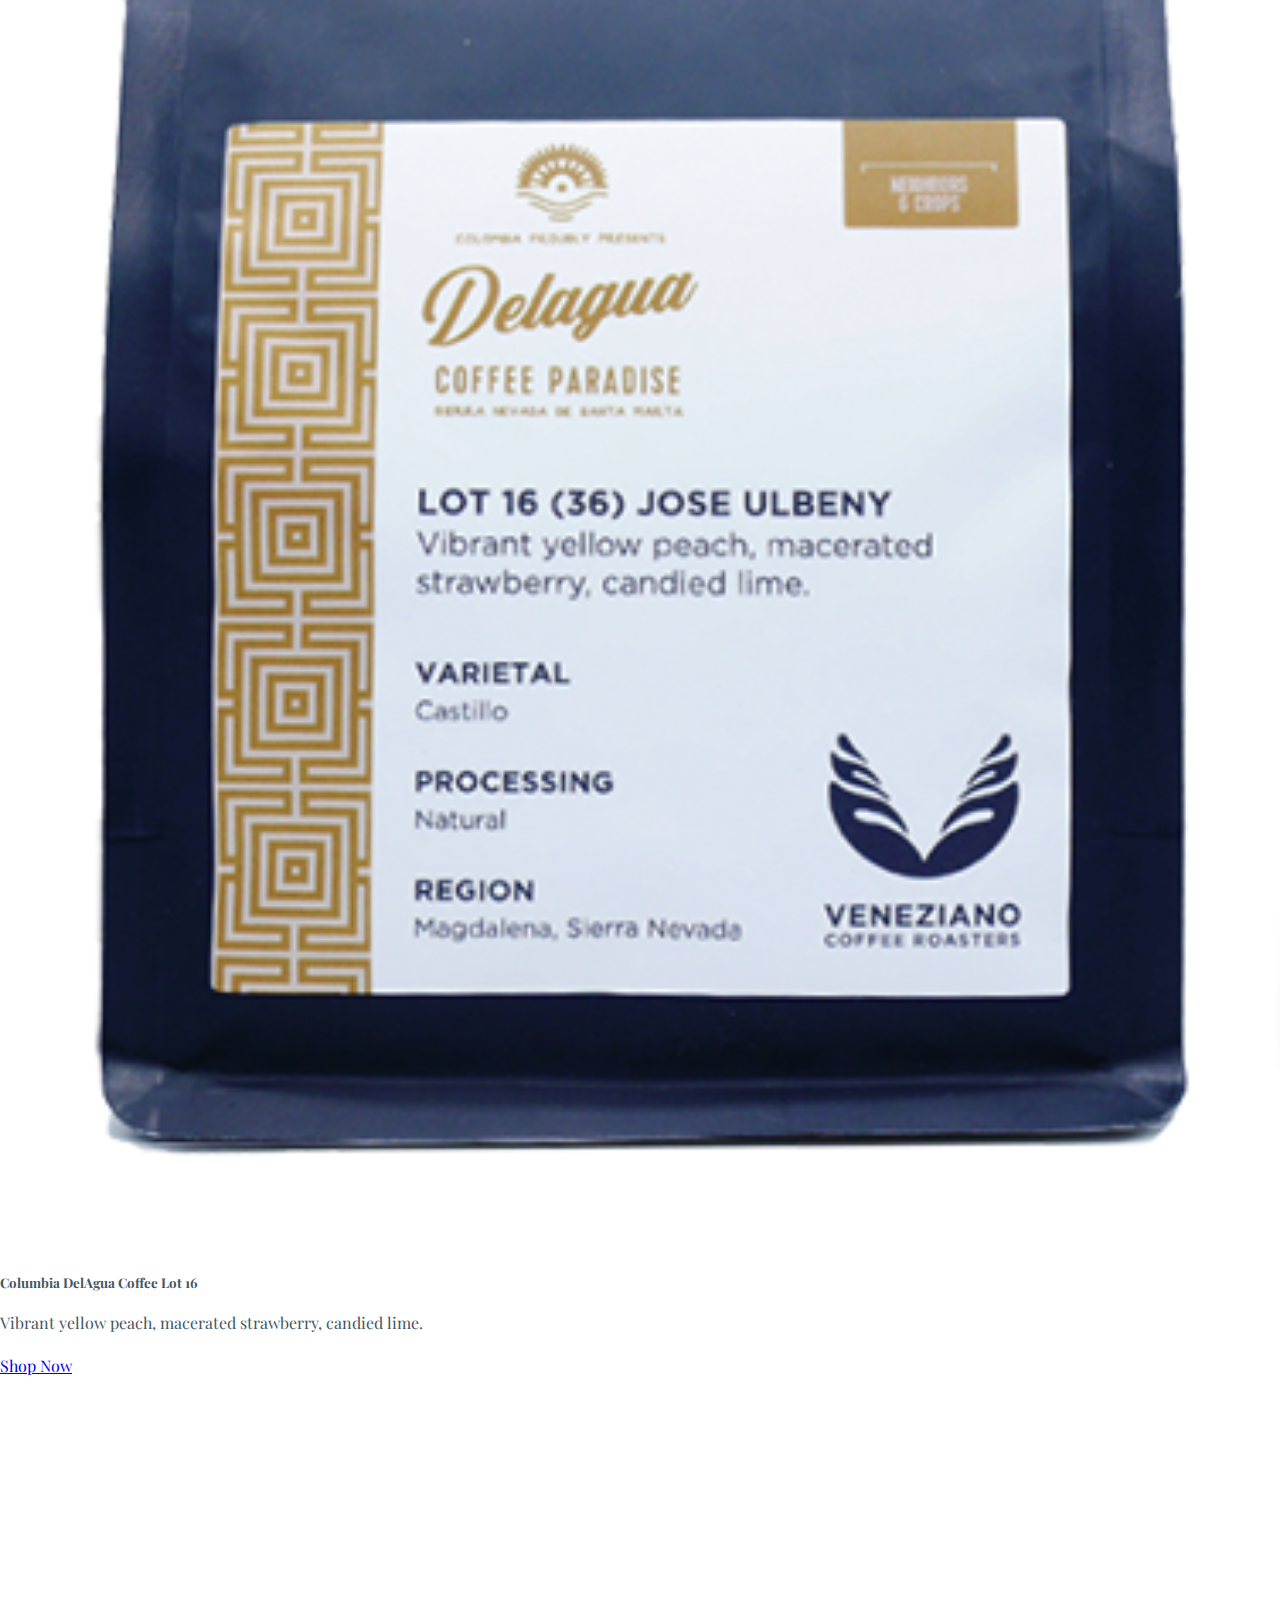
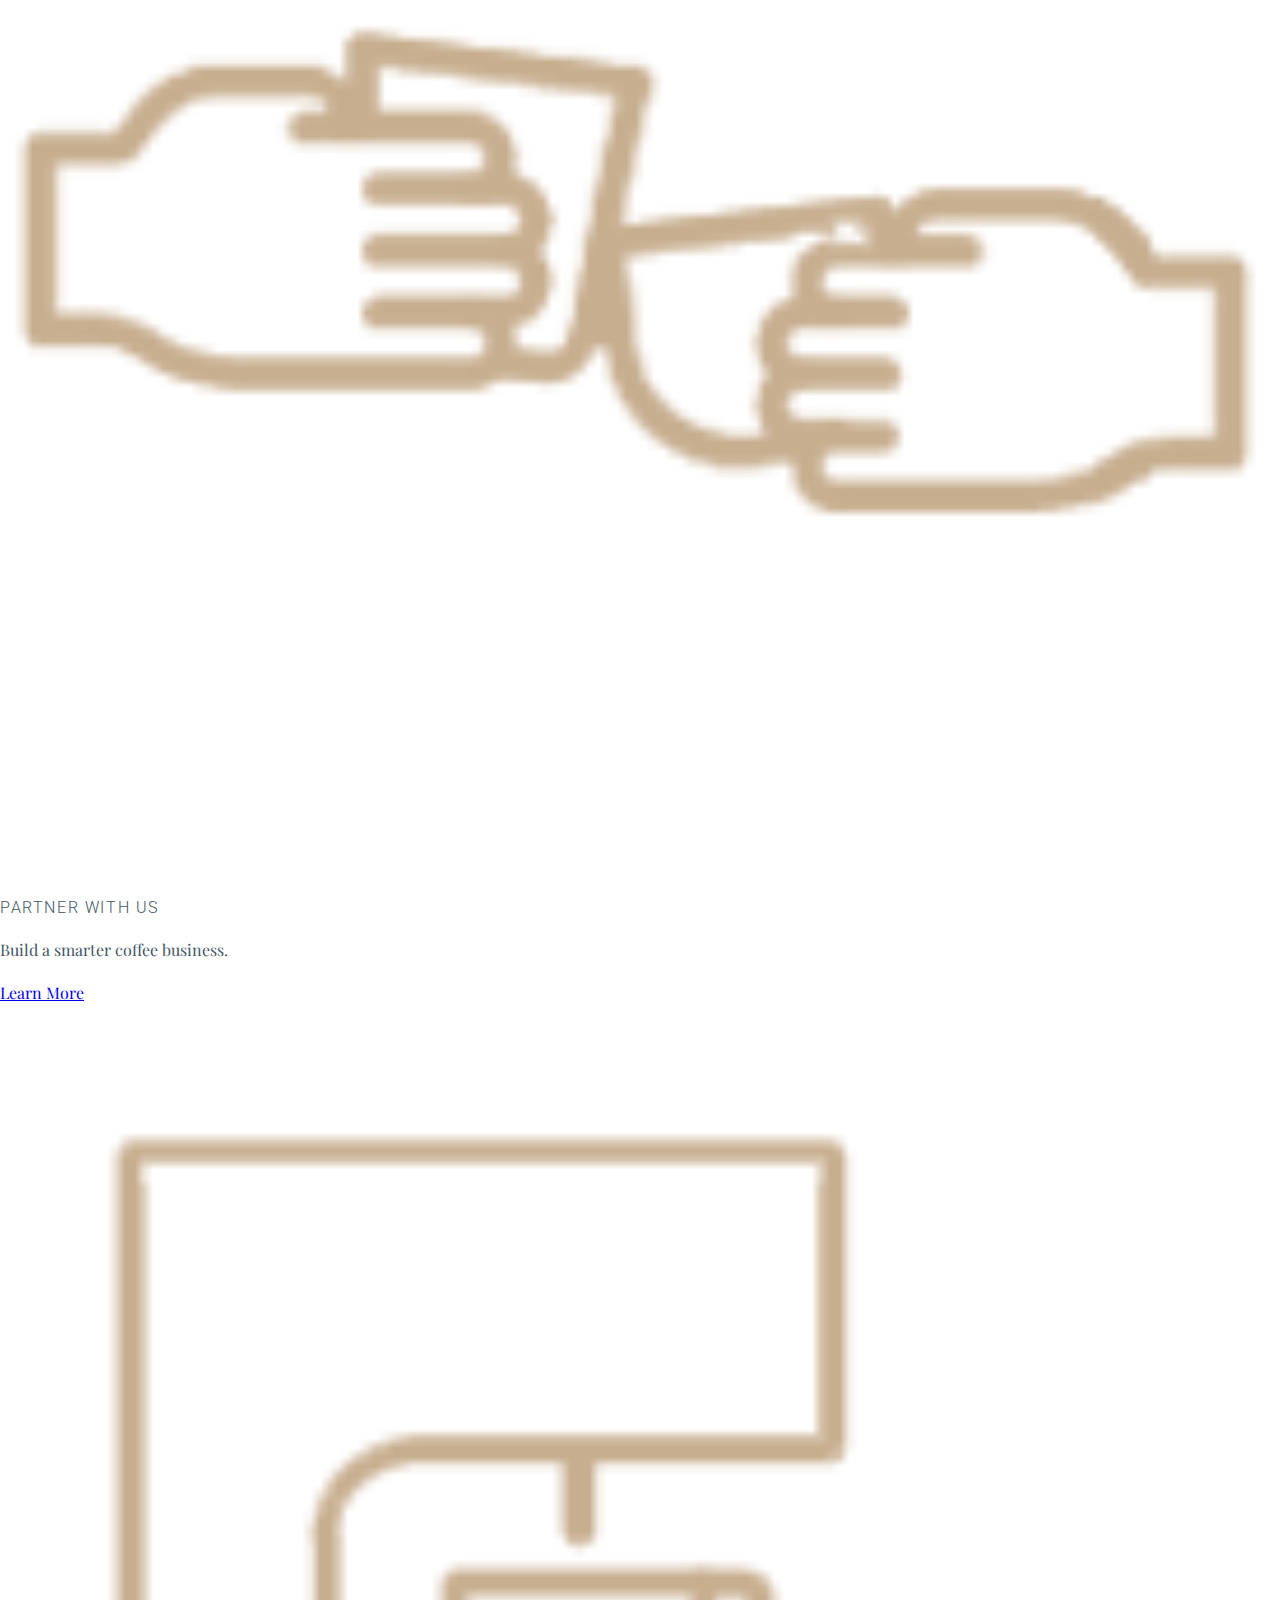
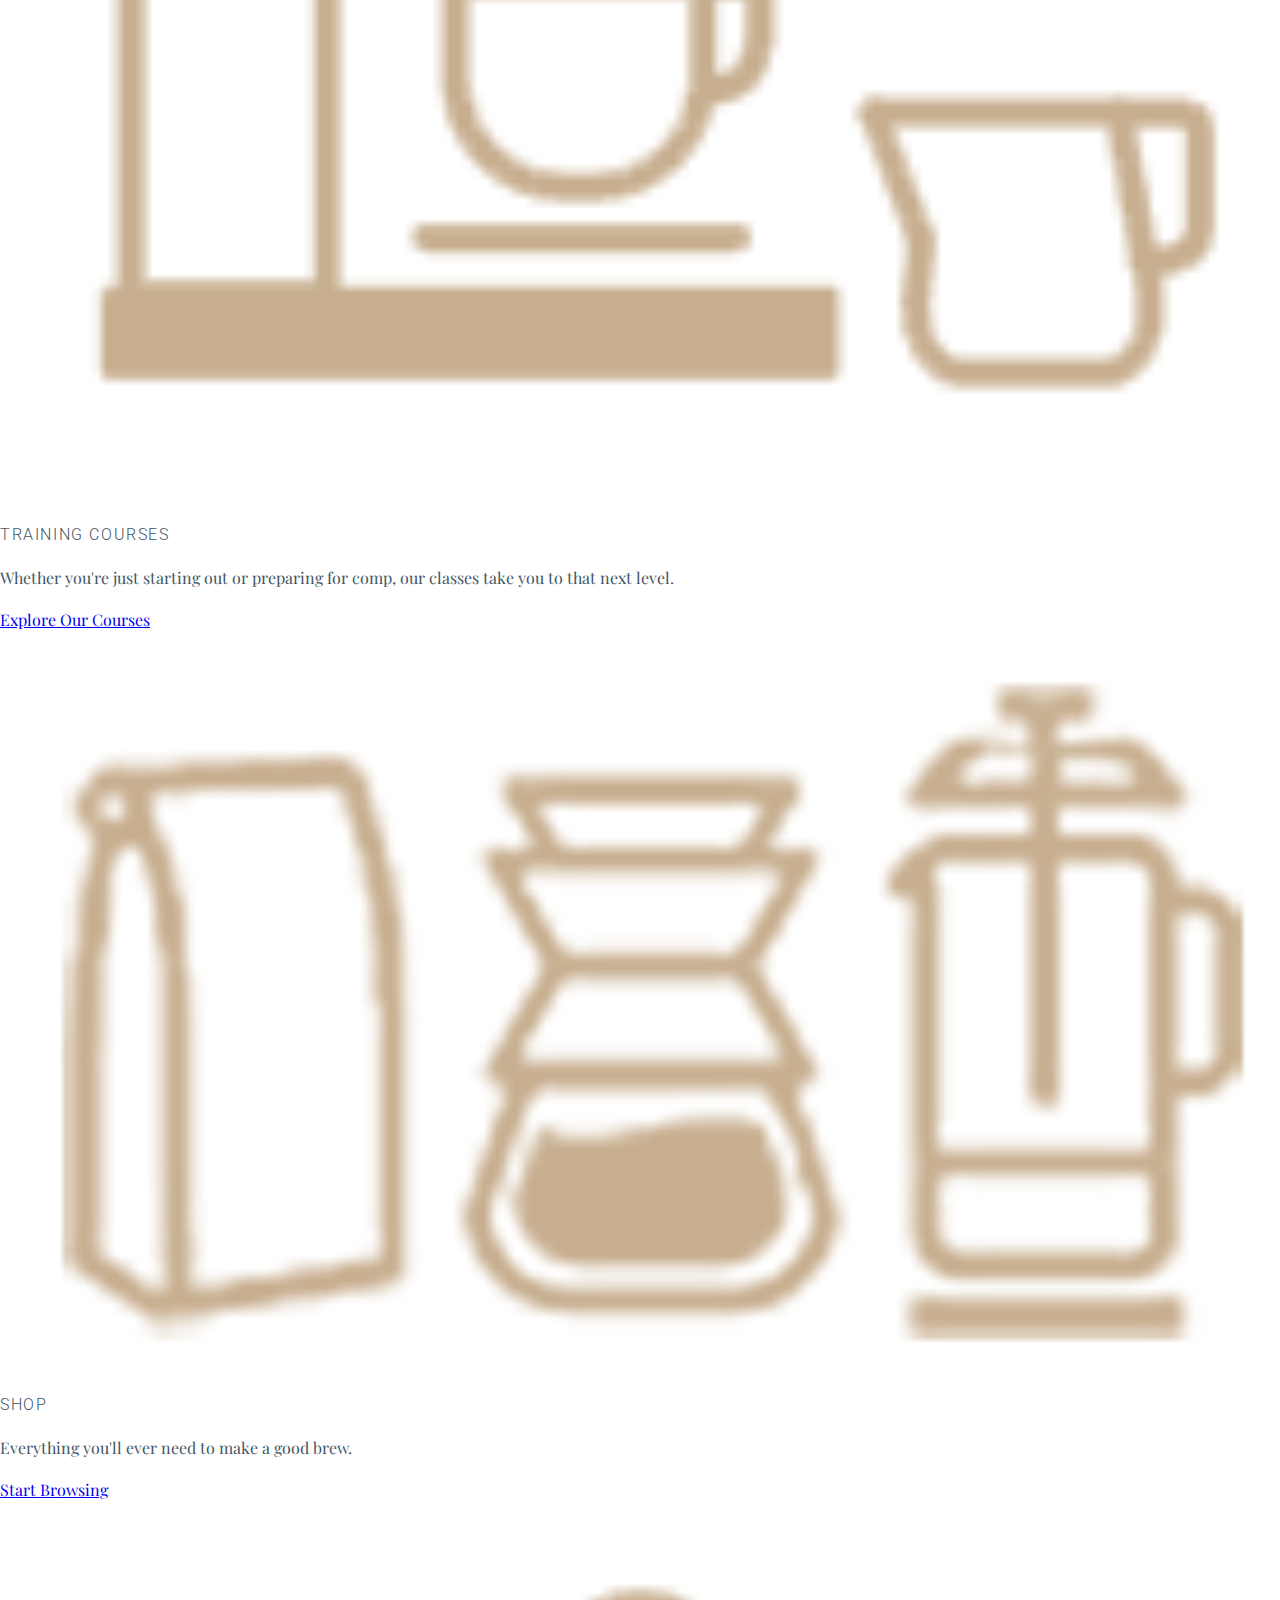
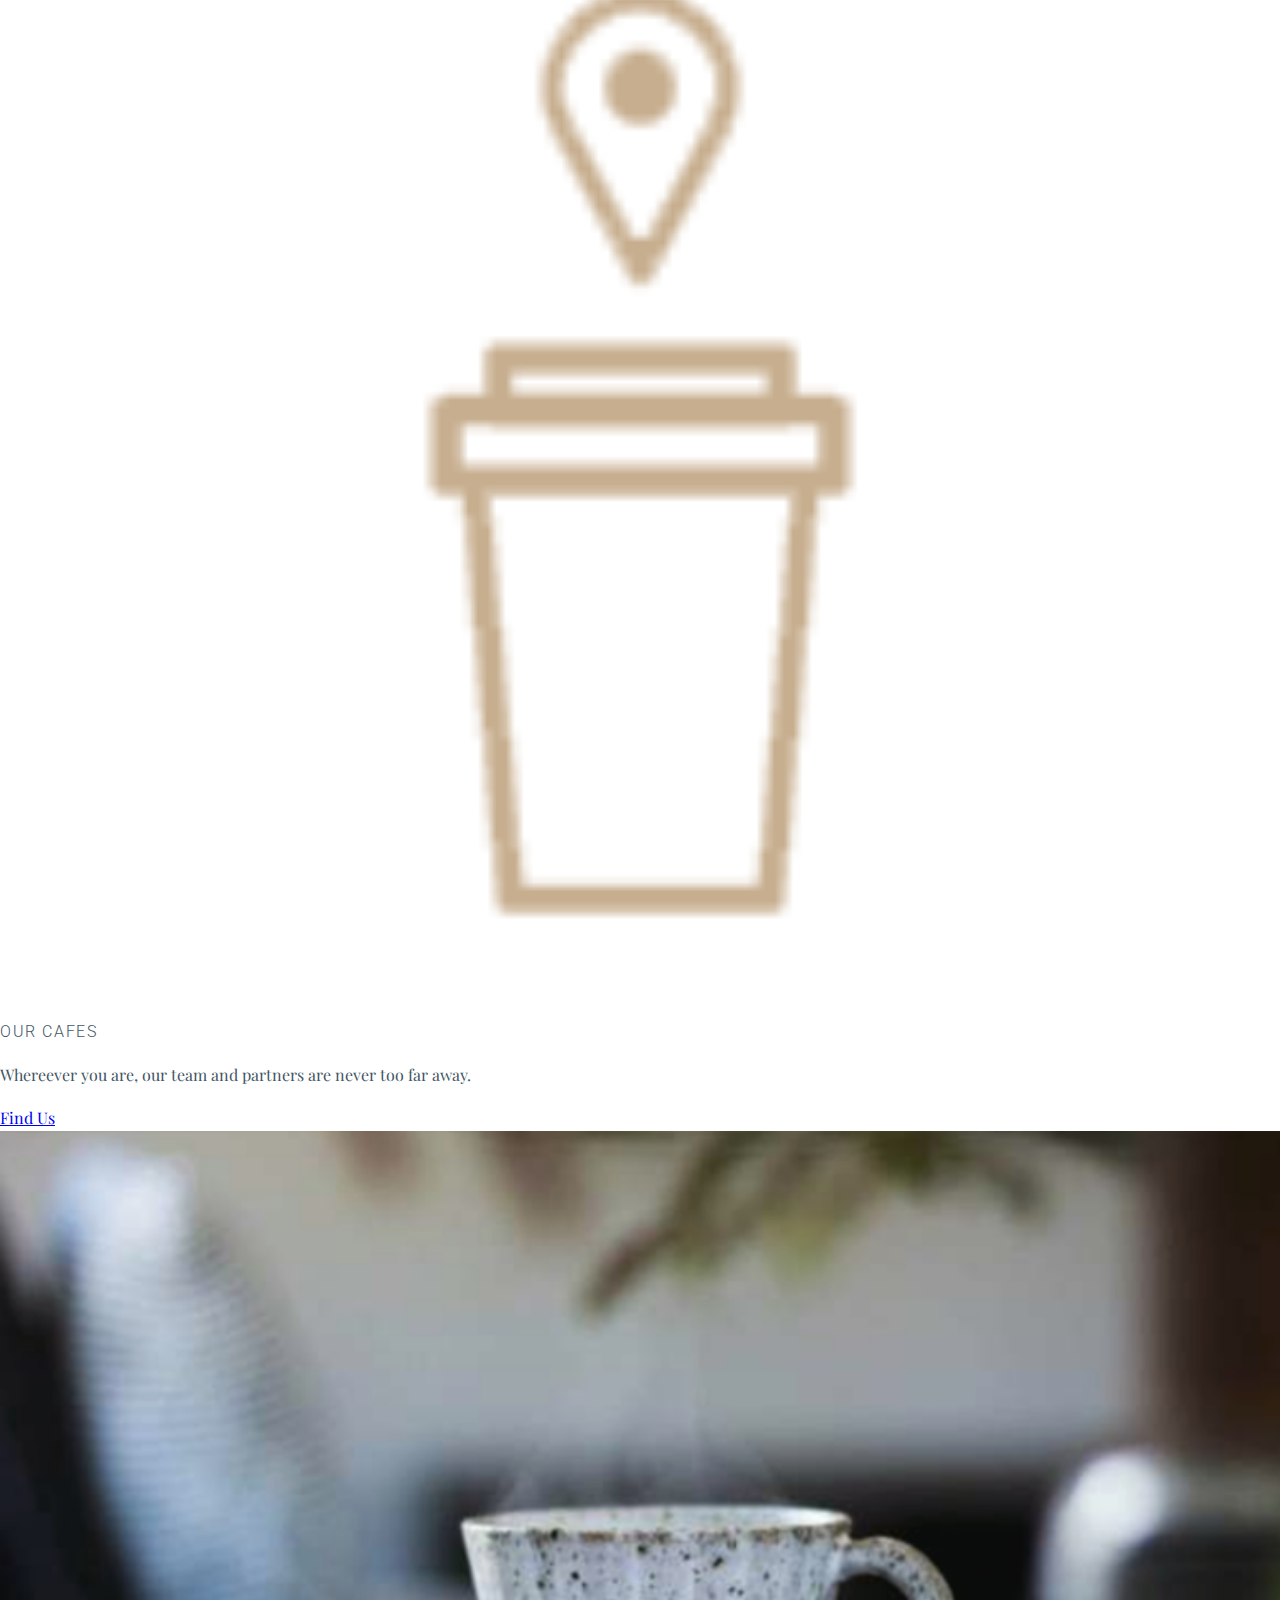
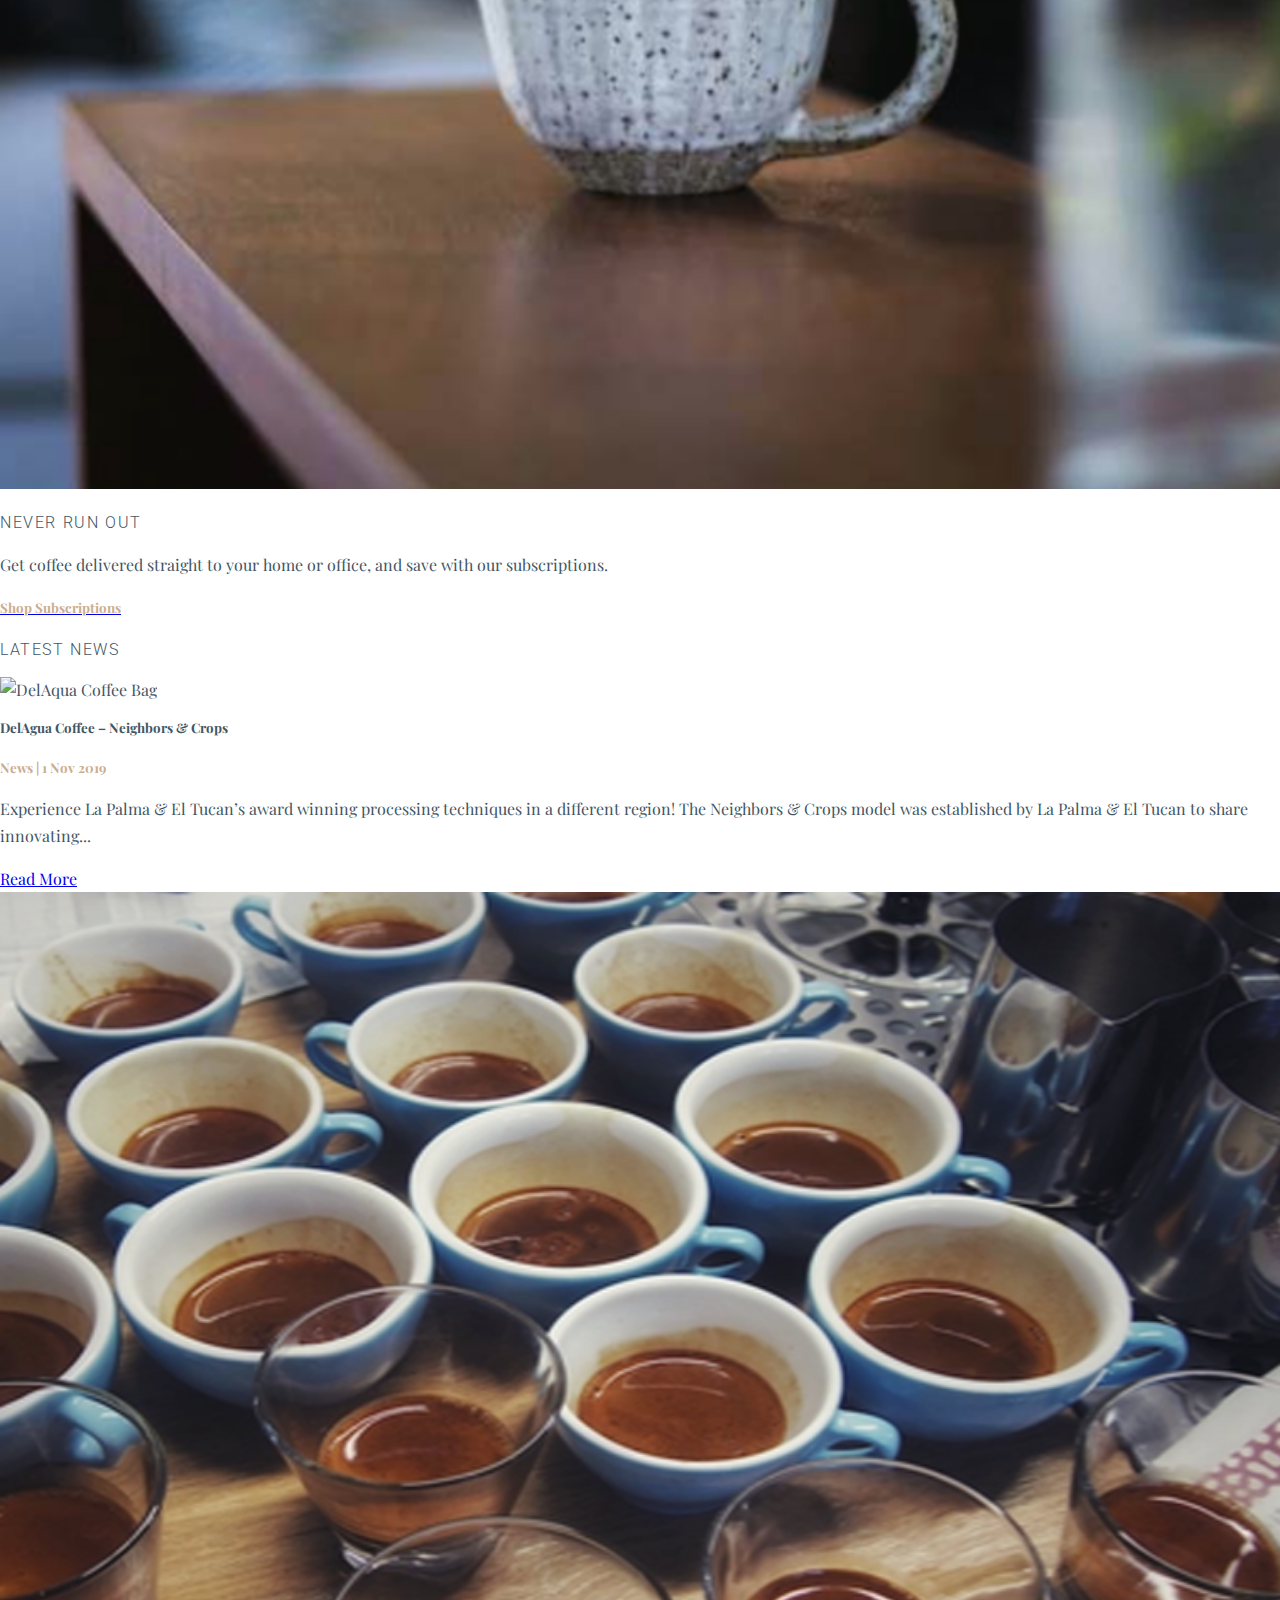
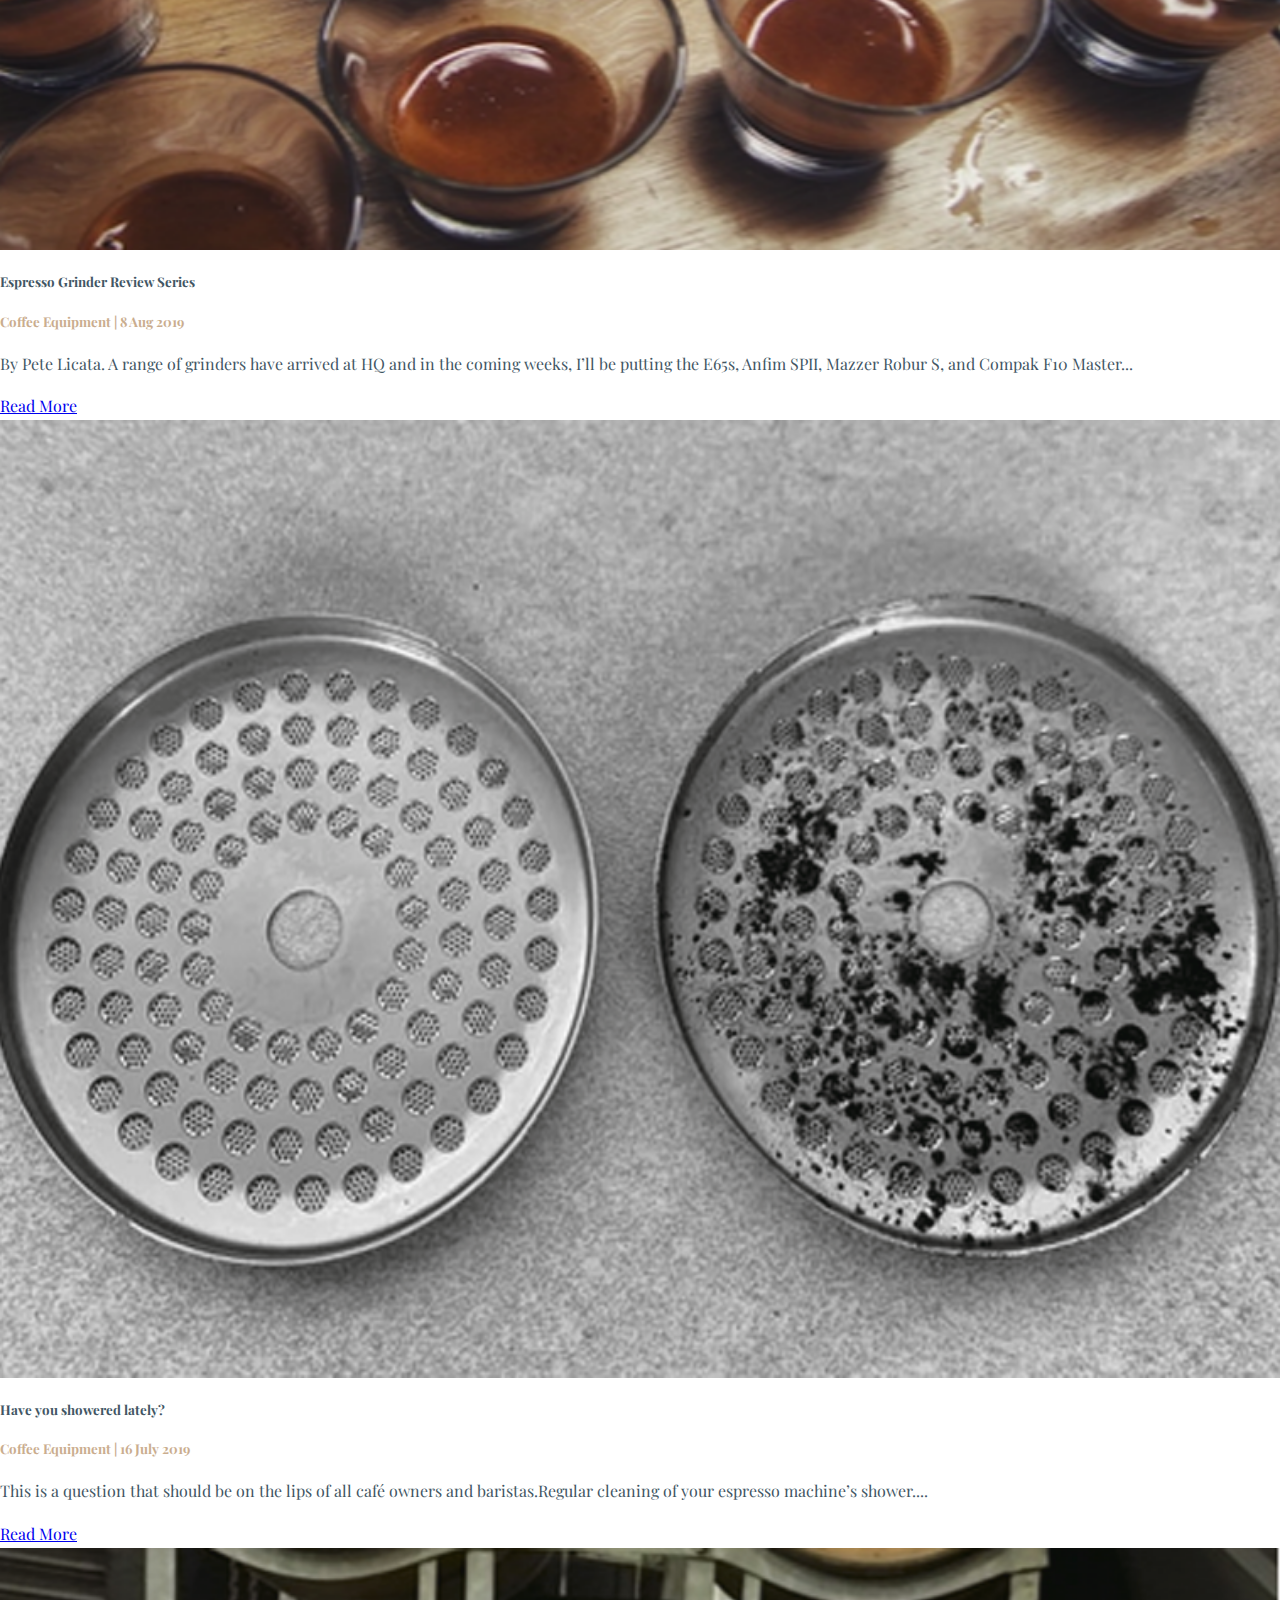
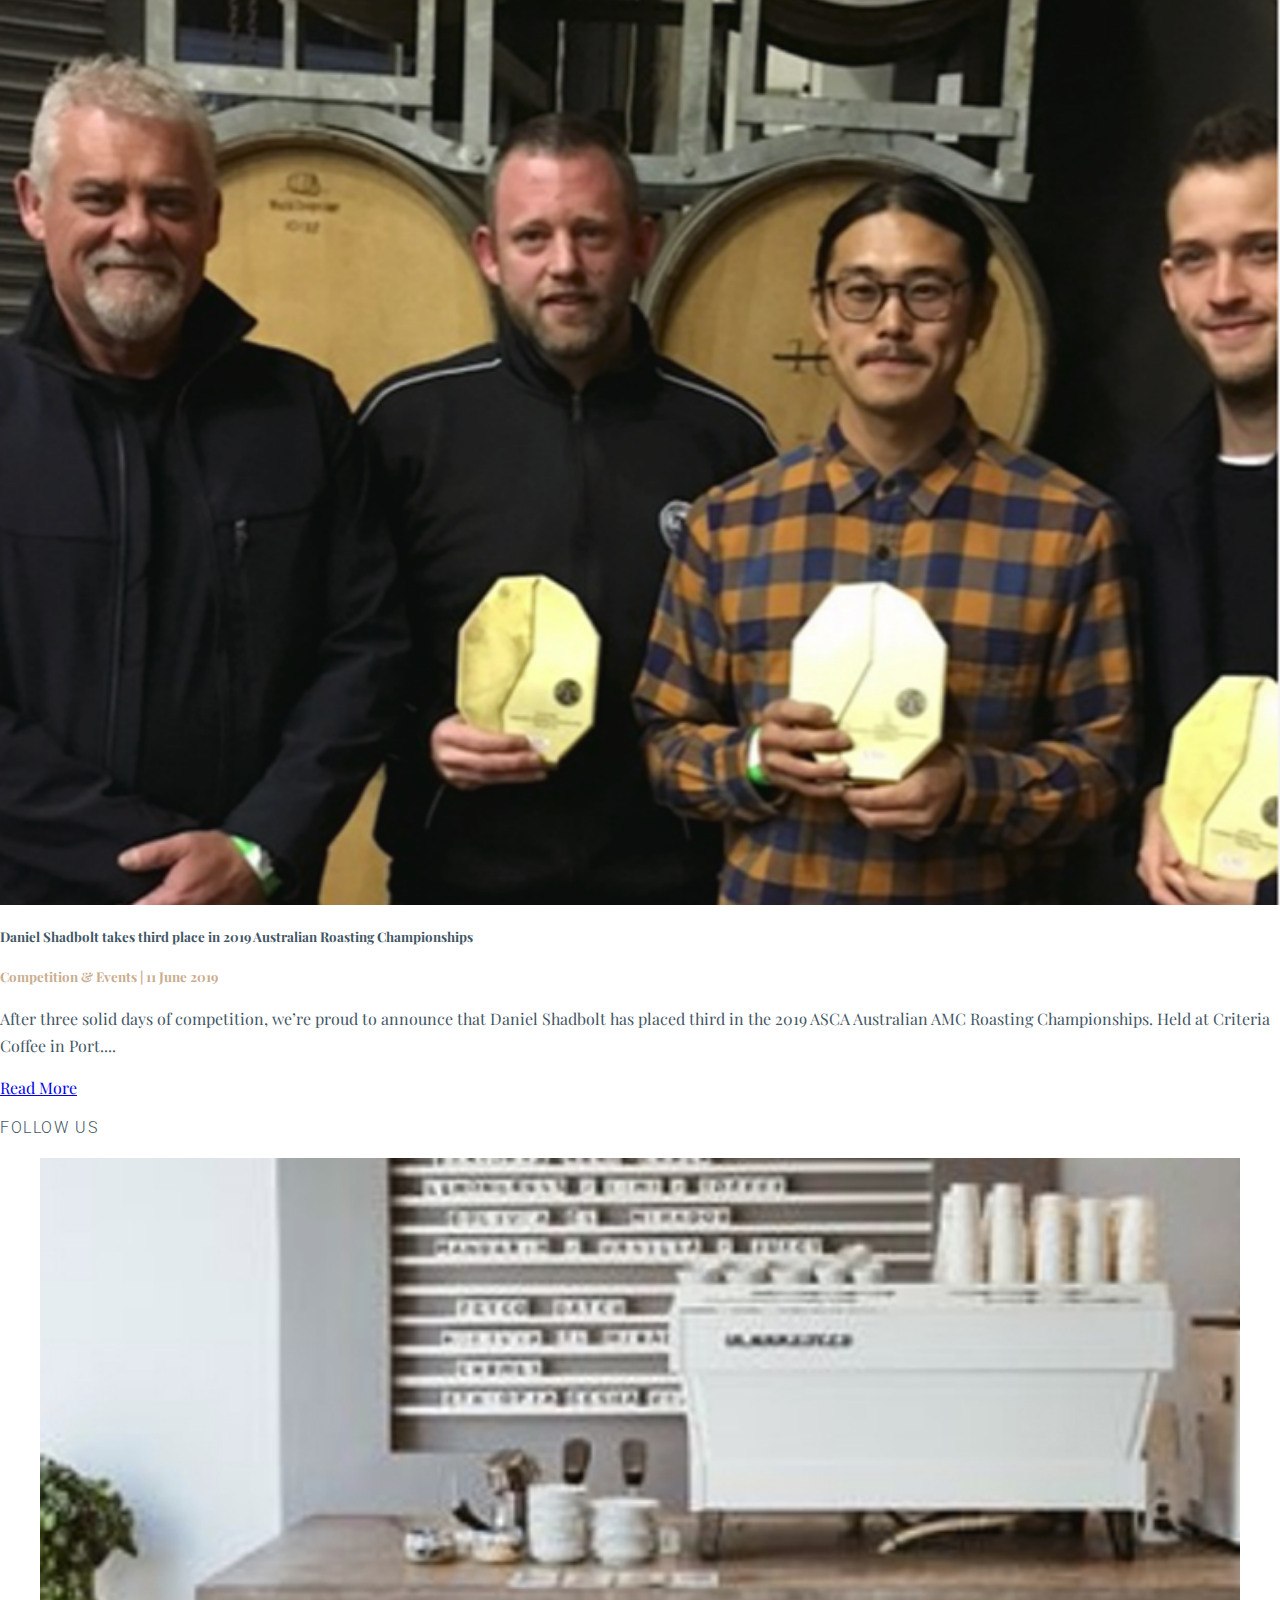
==== commit e6a8c0d8: "Updates to Components Page" ====
--- a/index.html
+++ b/index.html
@@ -69,6 +69,7 @@
 
 <!-- Main Conent Section -->
 <main class="main-content">
+  
 <!-- Shopper Section -->
       <section class="shopper">
         <div class="shopper-container">   
@@ -222,9 +223,9 @@
               <a class="blog-button" href="https://venezianocoffee.com.au/daniel-shadbolt-3rd-place-roasting-championships/">Read More</a>
             </div>  
           </div>
-        </div>
+       
       </article>
-
+    </div>
     </section>
 
 <!--Next section- FOLLOW US-->
@@ -387,13 +388,13 @@
           </div> 
 
           <div class="right-content col">
-              <a class="lower-footer-item" href="https://venezianocoffee.com.au/my-account/">Shipping & Returns</a>
-
-              <a class="lower-footer-item" href="https://venezianocoffee.com.au/my-account/?action=register">Privacy Policy</a>
-
-              <a class="lower-footer-item" href="https://venezianocoffee.com.au/faq/">FAQ</a>
-
-              <a class="lower-footer-item" href="https://venezianocoffee.com.au/terms-conditions/">Terms & Conditions</a>
+              <a class="lower-footer-item" href="https://venezianocoffee.com.au/my-account/">SHIPPING & RECEIVING</a>
+
+              <a class="lower-footer-item" href="https://venezianocoffee.com.au/my-account/?action=register">| PRIVACY POLICY</a>
+
+              <a class="lower-footer-item" href="https://venezianocoffee.com.au/faq/">| FAQ </a>
+
+              <a class="lower-footer-item" href="https://venezianocoffee.com.au/terms-conditions/">| TERMS & CONDITIONS</a>
 
           </div>
         </nav>
--- a/css/main.css
+++ b/css/main.css
@@ -80,6 +80,19 @@
 }
 .upper-nav-item {
 padding: .5em ;
+
+}
+.logo {
+    max-width:10%;
+}
+.logo h1 {
+  display: none;
+}
+.logo img {
+  width: 100%;
+}
+h1 {
+  color: white;
 }
 .main-nav-container {
   position: relative;
@@ -100,20 +113,6 @@
 }
 .main-nav-item {
   padding: .5em;
-}
-.logo {
-    max-width:10%;
-}
-.logo h1 {
-  display: none;
-}
-.logo img {
-  width: 100%;
-}
-
-h1 {
-  color: white;
-}
 
 /**************************
 * Side Bar in Nav
@@ -135,8 +134,8 @@
 .side-nav a {
  color: var(--white);
  margin: auto;
- 
-}
+}
+
 /**************************
 * hero
 ***************************/
@@ -391,3 +390,7 @@
 footer img {
   width: 25%;
 }
+.lower-footer-item a {
+  color: var(--teal);
+  text-transform: uppercase;
+}
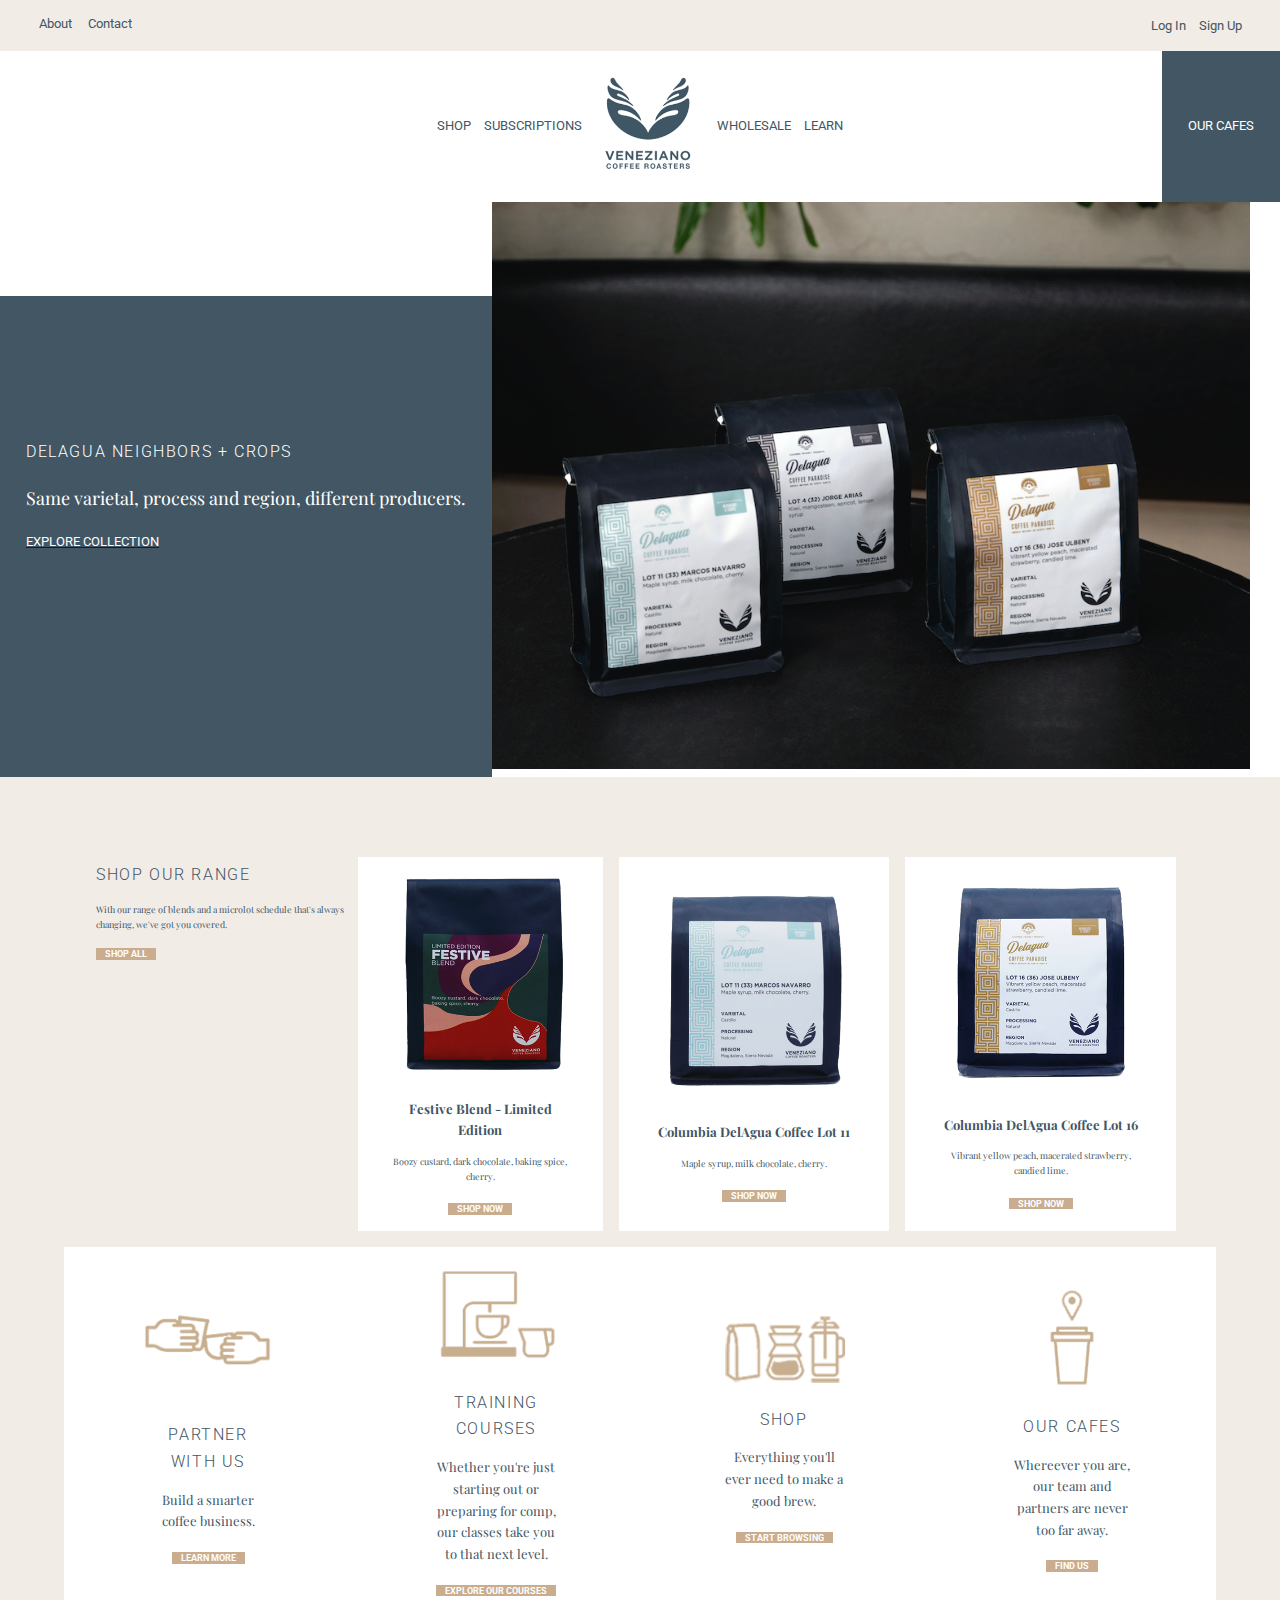
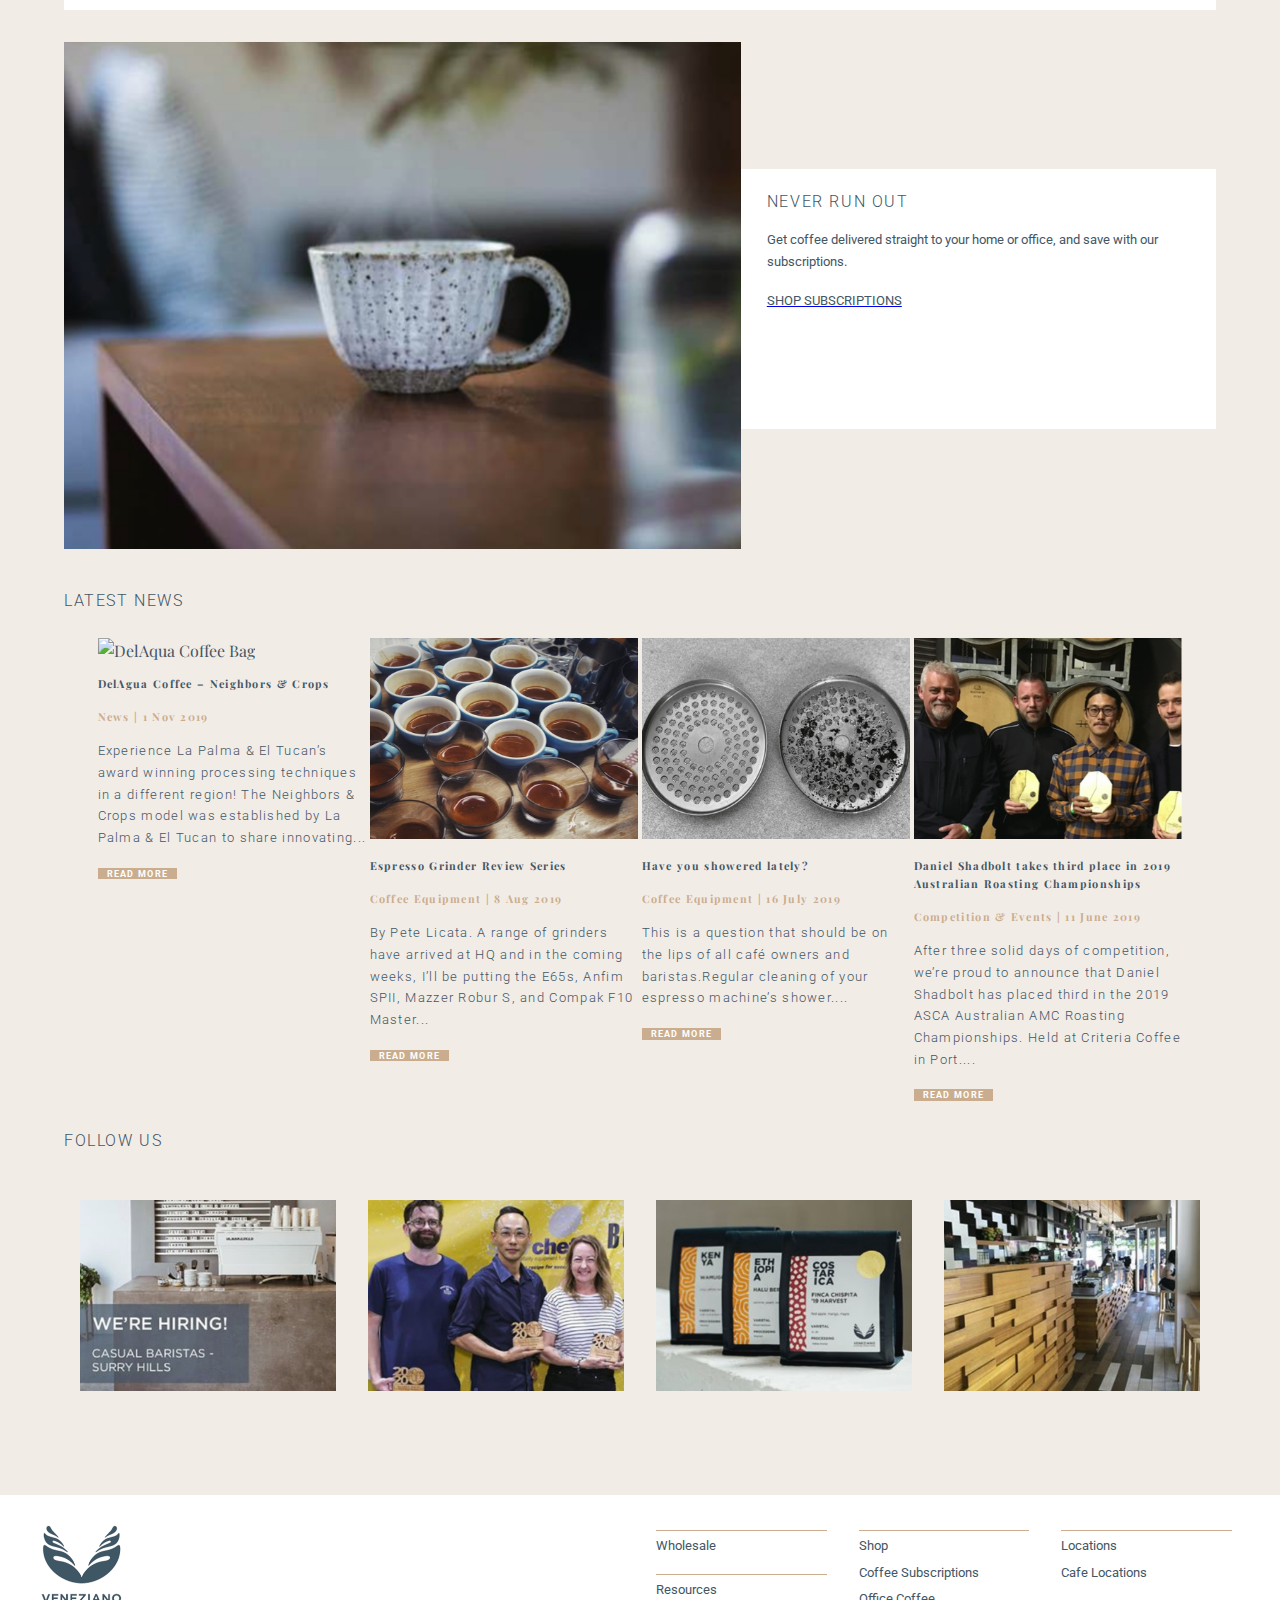
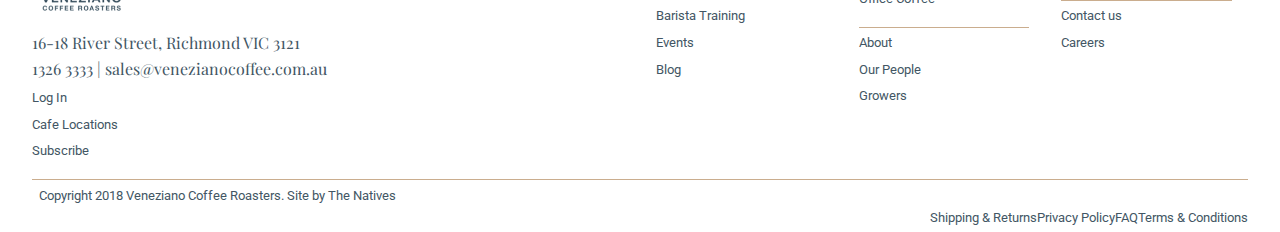
==== commit d4b14367: "Pulled from GitHub- 5 hrs ago" ====
--- a/index.html
+++ b/index.html
@@ -223,9 +223,9 @@
               <a class="blog-button" href="https://venezianocoffee.com.au/daniel-shadbolt-3rd-place-roasting-championships/">Read More</a>
             </div>  
           </div>
-       
+        </div>
       </article>
-    </div>
+
     </section>
 
 <!--Next section- FOLLOW US-->
@@ -388,13 +388,13 @@
           </div> 
 
           <div class="right-content col">
-              <a class="lower-footer-item" href="https://venezianocoffee.com.au/my-account/">SHIPPING & RECEIVING</a>
-
-              <a class="lower-footer-item" href="https://venezianocoffee.com.au/my-account/?action=register">| PRIVACY POLICY</a>
-
-              <a class="lower-footer-item" href="https://venezianocoffee.com.au/faq/">| FAQ </a>
-
-              <a class="lower-footer-item" href="https://venezianocoffee.com.au/terms-conditions/">| TERMS & CONDITIONS</a>
+              <a class="lower-footer-item" href="https://venezianocoffee.com.au/my-account/">Shipping & Returns</a>
+
+              <a class="lower-footer-item" href="https://venezianocoffee.com.au/my-account/?action=register">Privacy Policy</a>
+
+              <a class="lower-footer-item" href="https://venezianocoffee.com.au/faq/">FAQ</a>
+
+              <a class="lower-footer-item" href="https://venezianocoffee.com.au/terms-conditions/">Terms & Conditions</a>
 
           </div>
         </nav>
--- a/css/main.css
+++ b/css/main.css
@@ -3,318 +3,219 @@
 ***************************/
 
 :root {
-  --font-sans-serif: Roboto, sans-serif;
-  --font-serif: Playfair Display, serif;
-  --tan: #caad8e;
-  --lt-tan: #f2ece7;
-  --teal: #425664;
-  --lt-gray: #d3d1cf;
-  --white: #ffffff;
-
-}
-html {
-  box-sizing: border-box;
-
-}
-*, *:before, *:after {
-  box-sizing: inherit;
-}
-img {
-  width: 100%;
-}
-/**************************
-* typography
-h2 {
-    font-weight: 400;
-    font-size: smaller;
-  }
-***************************/
-body {
+    --font-sans-serif: Roboto, sans-serif;
+    --font-serif: Playfair Display, serif;
+    --tan: #caad8e;
+    --lt-tan: #f2ece7;
+    --teal: #425664;
+    --lt-gray: #d3d1cf;
+    --white: #ffffff;
+  
+  }
+  html {
+    box-sizing: border-box;
+  
+  }
+  *, *:before, *:after {
+    box-sizing: inherit;
+  }
+  img {
+    width: 100%;
+  }
+  /**************************
+  * typography
+  h2 {
+      font-weight: 400;
+      font-size: smaller;
+    }
+  ***************************/
+  body {
+    font-family: var(--font-serif);
+    color: var(--teal);
+    line-height: 1.667;
+    margin: auto;
+    padding: 0;
+    }
+    
+    h2 {
+    font-family: var(--font-sans-serif);
+    letter-spacing: 0.1em;
+    font-weight: 300;
+    font-size: medium;
+    text-transform: uppercase;
+    }
+    
+    h3,h4 {
+      font-family: var(--font-serif);
+      font-weight: 700;
+      font-size: smaller;
+    }
+    h4 {
+      color: var(--tan);
+    }
+  
+  /**************************
+  * header
+  ***************************/
+  
+  .upper-nav-container {
+    display: flex;
+    background-color: var(--lt-tan);
+    padding: .5em 2em;
+  }
+  .col {
+    flex: 1;
+  }
+  
+  .right-content {
+    display: flex;
+    justify-content: flex-end;
+  }
+  .upper-nav-container a {
+    font-family: var(--font-sans-serif);
+    font-weight: 400;
+    font-size: small;
+    color: var(--teal);
+    text-decoration: none;
+  }
+  .upper-nav-item {
+  padding: .5em ;
+  }
+  .main-nav-container {
+    position: relative;
+    display: flex;
+    background-color: var(--lt-white);
+    padding: .5em 2em;
+    justify-content:center;
+    align-items: center;
+  }
+  .main-nav-container a {
+    font-family: var(--font-sans-serif);
+    font-weight: 400;
+    font-size: small;
+    color: var(--teal);
+    text-decoration: none;
+    align-items: center;
+    text-transform: uppercase;
+  }
+  .main-nav-item {
+    padding: .5em;
+  }
+  .logo {
+      max-width:10%;
+  }
+  .logo h1 {
+    display: none;
+  }
+  .logo img {
+    width: 100%;
+  }
+  
+  h1 {
+    color: white;
+  }
+  
+  /**************************
+  * Side Bar in Nav
+  ***************************/
+  .side-nav {
+    display: flex;
+    align-items: center;
+    position: absolute;
+    height: 100%;
+    top: 0;
+    right: 0;
+    padding: 2em;
+    background: var(--teal);
+    font-family: var(--font-sans-serif);
+    font-size: small;
+    text-decoration: none;
+    align-items: center;
+  }
+  .side-nav a {
+   color: var(--white);
+   margin: auto;
+   
+  }
+  /**************************
+  * hero
+  ***************************/
+  .hero-content-container {
+    display: flex;
+    align-items: flex-end;
+  }
+  .hero-content-name {
+    font-family: var(--font-sans-serif);
+    font-weight: 400;
+    font-size: small;
+    color: var(--white);
+    text-decoration: none;
+    padding: 10em 2em;
+    height: 37em;
+    background-color: var(--teal);
+  }
+  .hero-content-name h3 {
+    font-weight: 400;
+    font-size: large;
+  }
+  .hero-content-name h4 {
+    font-family: var(--font-sans-serif);
+    font-weight: 400;
+    font-size: small;
+    color: var(--white);
+    text-transform: uppercase;
+  }
+  .i {
+  color: var(--white);
+  }
+  
+  /**************************
+  * Main
+  ***************************/
+  
+  .main-content {
+    padding: 4em;
+    background-color: var(--lt-tan);
+  }
+  
+  /**************************
+  * Shopper
+  ***************************/
+  
+  .shopper-container {
+    display: flex;
+    padding: .5em 2em;
+  }
+  .shopper-headline {
   font-family: var(--font-serif);
-  color: var(--teal);
-  line-height: 1.667;
-  margin: auto;
-  padding: 0;
-  }
-  
-  h2 {
-  font-family: var(--font-sans-serif);
-  letter-spacing: 0.1em;
-  font-weight: 300;
-  font-size: medium;
-  text-transform: uppercase;
-  }
-  
-  h3,h4 {
-    font-family: var(--font-serif);
-    font-weight: 700;
-    font-size: smaller;
-  }
-  h4 {
-    color: var(--tan);
-  }
-
-/**************************
-* header
-***************************/
-
-.upper-nav-container {
-  display: flex;
-  background-color: var(--lt-tan);
-  padding: .5em 2em;
-}
-.col {
-  flex: 1;
-}
-
-.right-content {
-  display: flex;
-  justify-content: flex-end;
-}
-.upper-nav-container a {
-  font-family: var(--font-sans-serif);
-  font-weight: 400;
-  font-size: small;
-  color: var(--teal);
-  text-decoration: none;
-}
-.upper-nav-item {
-padding: .5em ;
-
-}
-.logo {
-    max-width:10%;
-}
-.logo h1 {
-  display: none;
-}
-.logo img {
-  width: 100%;
-}
-h1 {
-  color: white;
-}
-.main-nav-container {
-  position: relative;
-  display: flex;
-  background-color: var(--lt-white);
-  padding: .5em 2em;
-  justify-content:center;
-  align-items: center;
-}
-.main-nav-container a {
-  font-family: var(--font-sans-serif);
-  font-weight: 400;
-  font-size: small;
-  color: var(--teal);
-  text-decoration: none;
-  align-items: center;
-  text-transform: uppercase;
-}
-.main-nav-item {
-  padding: .5em;
-
-/**************************
-* Side Bar in Nav
-***************************/
-.side-nav {
-  display: flex;
-  align-items: center;
-  position: absolute;
-  height: 100%;
-  top: 0;
-  right: 0;
-  padding: 2em;
-  background: var(--teal);
-  font-family: var(--font-sans-serif);
-  font-size: small;
-  text-decoration: none;
-  align-items: center;
-}
-.side-nav a {
- color: var(--white);
- margin: auto;
-}
-
-/**************************
-* hero
-***************************/
-.hero-content-container {
-  display: flex;
-  align-items: flex-end;
-}
-.hero-content-name {
-  font-family: var(--font-sans-serif);
-  font-weight: 400;
-  font-size: small;
-  color: var(--white);
-  text-decoration: none;
-  padding: 10em 2em;
-  height: 37em;
-  background-color: var(--teal);
-}
-.hero-content-name h3 {
-  font-weight: 400;
-  font-size: large;
-}
-.hero-content-name h4 {
-  font-family: var(--font-sans-serif);
-  font-weight: 400;
-  font-size: small;
-  color: var(--white);
-  text-transform: uppercase;
-}
-.i {
-color: var(--white);
-}
-
-/**************************
-* Main
-***************************/
-
-.main-content {
-  padding: 4em;
-  background-color: var(--lt-tan);
-}
-
-/**************************
-* Shopper
-***************************/
-
-.shopper-container {
-  display: flex;
-  padding: .5em 2em;
-}
-.shopper-headline {
-font-family: var(--font-serif);
-font-weight: 400;
-font-size: small;
-color: var(--teal);
-text-decoration: none;
-align-items: flex-start;
-}
-.shopper-container p {
-  font-family: var(--font-serif);
-  font-weight: 300;
-  font-size: xx-small;
-  color: var(--gray);
-}
-.shopper-card {
-display: flex;
-flex-direction: column;
-justify-content: center;
-margin: .5em;
-padding: .5em;
-max-width: 80%;
-text-align: center;
-background-color: var(--white);
-}
-.shopper-card-img {
-max-width: 80%;
-margin: auto;
-padding: .2em;
-}
-.shopper-button {
-background-color: var(--tan);
-padding: .1em 1em;
-margin:auto;
-max-width: 60px;
-height: 20px;
-font-family: var(--font-sans-serif);
-font-weight: 700;
-font-size: xx-small;
-color: var(--white);
-text-decoration: none;
-text-transform: uppercase;
-}
-.shopper-container h3 {
-  font-size: small;
-}
-/**************************
-* SHOPPER ICONS
-***************************/
-
-.coffee-icon-container {
-  display: flex;
-}
-.coffee-icon-card {
-  display: flex;
-  flex-direction: column;
-  justify-content: center;
-  margin: 0;
-  padding: .5em;
-  max-width: 80%;
-  text-align: center;
-  background-color: var(--white);
-}
-.coffee-icon-card-img {
-max-width: 50%;
-margin: auto;
-padding: .2em;
-}
-/**************************
-* SUBSCRIPTION
-***************************/
-.subscription-card-container {
-  display: flex;
-  background-color: var(--lt-tan);
-  margin: 2em 0;
-  align-items: center;
-}
-.subscription-content-name {
-  font-family: var(--font-sans-serif);
   font-weight: 400;
   font-size: small;
   color: var(--teal);
   text-decoration: none;
   align-items: flex-start;
-  padding: 0.5em 2em;
-  background: var(--white);
-  height: 20em;
-}
-.subscription-card-container h3 {
-  font-weight: 400;
-  font-size: large;
-}
-.subscription-card-container h4 {
-  font-family: var(--font-sans-serif);
-  font-weight: 400;
-  font-size: small;
-  color: var(--teal);
-  text-transform: uppercase;
-}
-
-/**************************
-* News Blog
-***************************/
-.blog-container h2 {
-  margin: .1em 0;
-}
-.blog-container {
+  }
+  .shopper-container p {
+    font-family: var(--font-serif);
+    font-weight: 300;
+    font-size: xx-small;
+    color: var(--gray);
+  }
+  .shopper-card {
   display: flex;
-  padding: .5em 2em;
-}
-.blog-card {
+  flex-direction: column;
+  justify-content: center;
+  margin: .5em;
+  padding: .5em;
+  max-width: 80%;
   text-align: center;
-  border: .25rem double var(--teal);
-  padding: 1rem;
-  max-width: 30rem;
-  background: var(--color-white);
-  margin: 1rem 0;
-}
-.blog-content-name {
-  font-family: var(--font-sans-serif);
-  letter-spacing: 0.1em;
-  font-weight: 300;
-  font-size: small;
-}
-.blog-content-name h4 {
-  color: var(--tan);
-}
-.blog-content-img {
-  padding: .1em;
-}
-.blog-button {
+  background-color: var(--white);
+  }
+  .shopper-card-img {
+  max-width: 80%;
+  margin: auto;
+  padding: .2em;
+  }
+  .shopper-button {
   background-color: var(--tan);
   padding: .1em 1em;
   margin:auto;
@@ -326,71 +227,167 @@
   color: var(--white);
   text-decoration: none;
   text-transform: uppercase;
-}
-/**************************
-* Follow Us
-***************************/
-
-.followus-container {
-  display: flex;
-}
-.followus-card-container{
-  padding: .5em 2em;
-  text-align: center;
-  padding: 1rem;
-  max-width: 30rem;
-  margin: 1rem 0;
-}
-.followus-container h2 {
-  padding: .5em 2em;
-}
-/**************************
-* Form
-***************************/
-
-/**************************
-* footer
-***************************/
-footer {
-  padding: .2em 2em;
-}
-
-.footer-container {
-  display: flex;
-  background-color: var(--white);
-
-}
-.left-footer {
-  display: flex;
-}
-.right-footer {
-  display: flex;
-}
-.right-footer .col {
-  margin: 1em;
-}
-
-footer a {
-  font-family: var(--font-sans-serif);
-  font-weight: 400;
-  font-size: small;
-  color: var(--teal);
-  text-decoration: none;
-}
-footer ul {
-list-style: none;
-padding: 0;
-}
-.right-footer ul, .lower-footer-container {
-  border-top: .5px solid var(--tan);
-}
-.footer-item {
-  padding: .5em ;
-}
-footer img {
-  width: 25%;
-}
-.lower-footer-item a {
-  color: var(--teal);
-  text-transform: uppercase;
-}
+  }
+  .shopper-container h3 {
+    font-size: small;
+  }
+  /**************************
+  * SHOPPER ICONS
+  ***************************/
+  
+  .coffee-icon-container {
+    display: flex;
+  }
+  .coffee-icon-card {
+    display: flex;
+    flex-direction: column;
+    justify-content: center;
+    margin: 0;
+    padding: .5em;
+    max-width: 80%;
+    text-align: center;
+    background-color: var(--white);
+  }
+  .coffee-icon-card-img {
+  max-width: 50%;
+  margin: auto;
+  padding: .2em;
+  }
+  /**************************
+  * SUBSCRIPTION
+  ***************************/
+  .subscription-card-container {
+    display: flex;
+    background-color: var(--lt-tan);
+    margin: 2em 0;
+    align-items: center;
+  }
+  .subscription-content-name {
+    font-family: var(--font-sans-serif);
+    font-weight: 400;
+    font-size: small;
+    color: var(--teal);
+    text-decoration: none;
+    align-items: flex-start;
+    padding: 0.5em 2em;
+    background: var(--white);
+    height: 20em;
+  }
+  .subscription-card-container h3 {
+    font-weight: 400;
+    font-size: large;
+  }
+  .subscription-card-container h4 {
+    font-family: var(--font-sans-serif);
+    font-weight: 400;
+    font-size: small;
+    color: var(--teal);
+    text-transform: uppercase;
+  }
+  
+  /**************************
+  * News Blog
+  ***************************/
+  .blog-container h2 {
+    margin: .1em 0;
+  }
+  .blog-container {
+    display: flex;
+    padding: .5em 2em;
+  }
+  .blog-card {
+    text-align: center;
+    border: .25rem double var(--teal);
+    padding: 1rem;
+    max-width: 30rem;
+    background: var(--color-white);
+    margin: 1rem 0;
+  }
+  .blog-content-name {
+    font-family: var(--font-sans-serif);
+    letter-spacing: 0.1em;
+    font-weight: 300;
+    font-size: small;
+  }
+  .blog-content-name h4 {
+    color: var(--tan);
+  }
+  .blog-content-img {
+    padding: .1em;
+  }
+  .blog-button {
+    background-color: var(--tan);
+    padding: .1em 1em;
+    margin:auto;
+    max-width: 60px;
+    height: 20px;
+    font-family: var(--font-sans-serif);
+    font-weight: 700;
+    font-size: xx-small;
+    color: var(--white);
+    text-decoration: none;
+    text-transform: uppercase;
+  }
+  /**************************
+  * Follow Us
+  ***************************/
+  
+  .followus-container {
+    display: flex;
+  }
+  .followus-card-container{
+    padding: .5em 2em;
+    text-align: center;
+    padding: 1rem;
+    max-width: 30rem;
+    margin: 1rem 0;
+  }
+  .followus-container h2 {
+    padding: .5em 2em;
+  }
+  /**************************
+  * Form
+  ***************************/
+  
+  /**************************
+  * footer
+  ***************************/
+  footer {
+    padding: .2em 2em;
+  }
+  
+  .footer-container {
+    display: flex;
+    background-color: var(--white);
+  
+  }
+  .left-footer {
+    display: flex;
+  }
+  .right-footer {
+    display: flex;
+  }
+  .right-footer .col {
+    margin: 1em;
+  }
+  
+  footer a {
+    font-family: var(--font-sans-serif);
+    font-weight: 400;
+    font-size: small;
+    color: var(--teal);
+    text-decoration: none;
+  }
+  footer ul {
+  list-style: none;
+  padding: 0;
+  }
+  .right-footer ul, .lower-footer-container {
+    border-top: .5px solid var(--tan);
+  }
+  .footer-item {
+    padding: .5em ;
+  }
+  footer img {
+    width: 25%;
+  }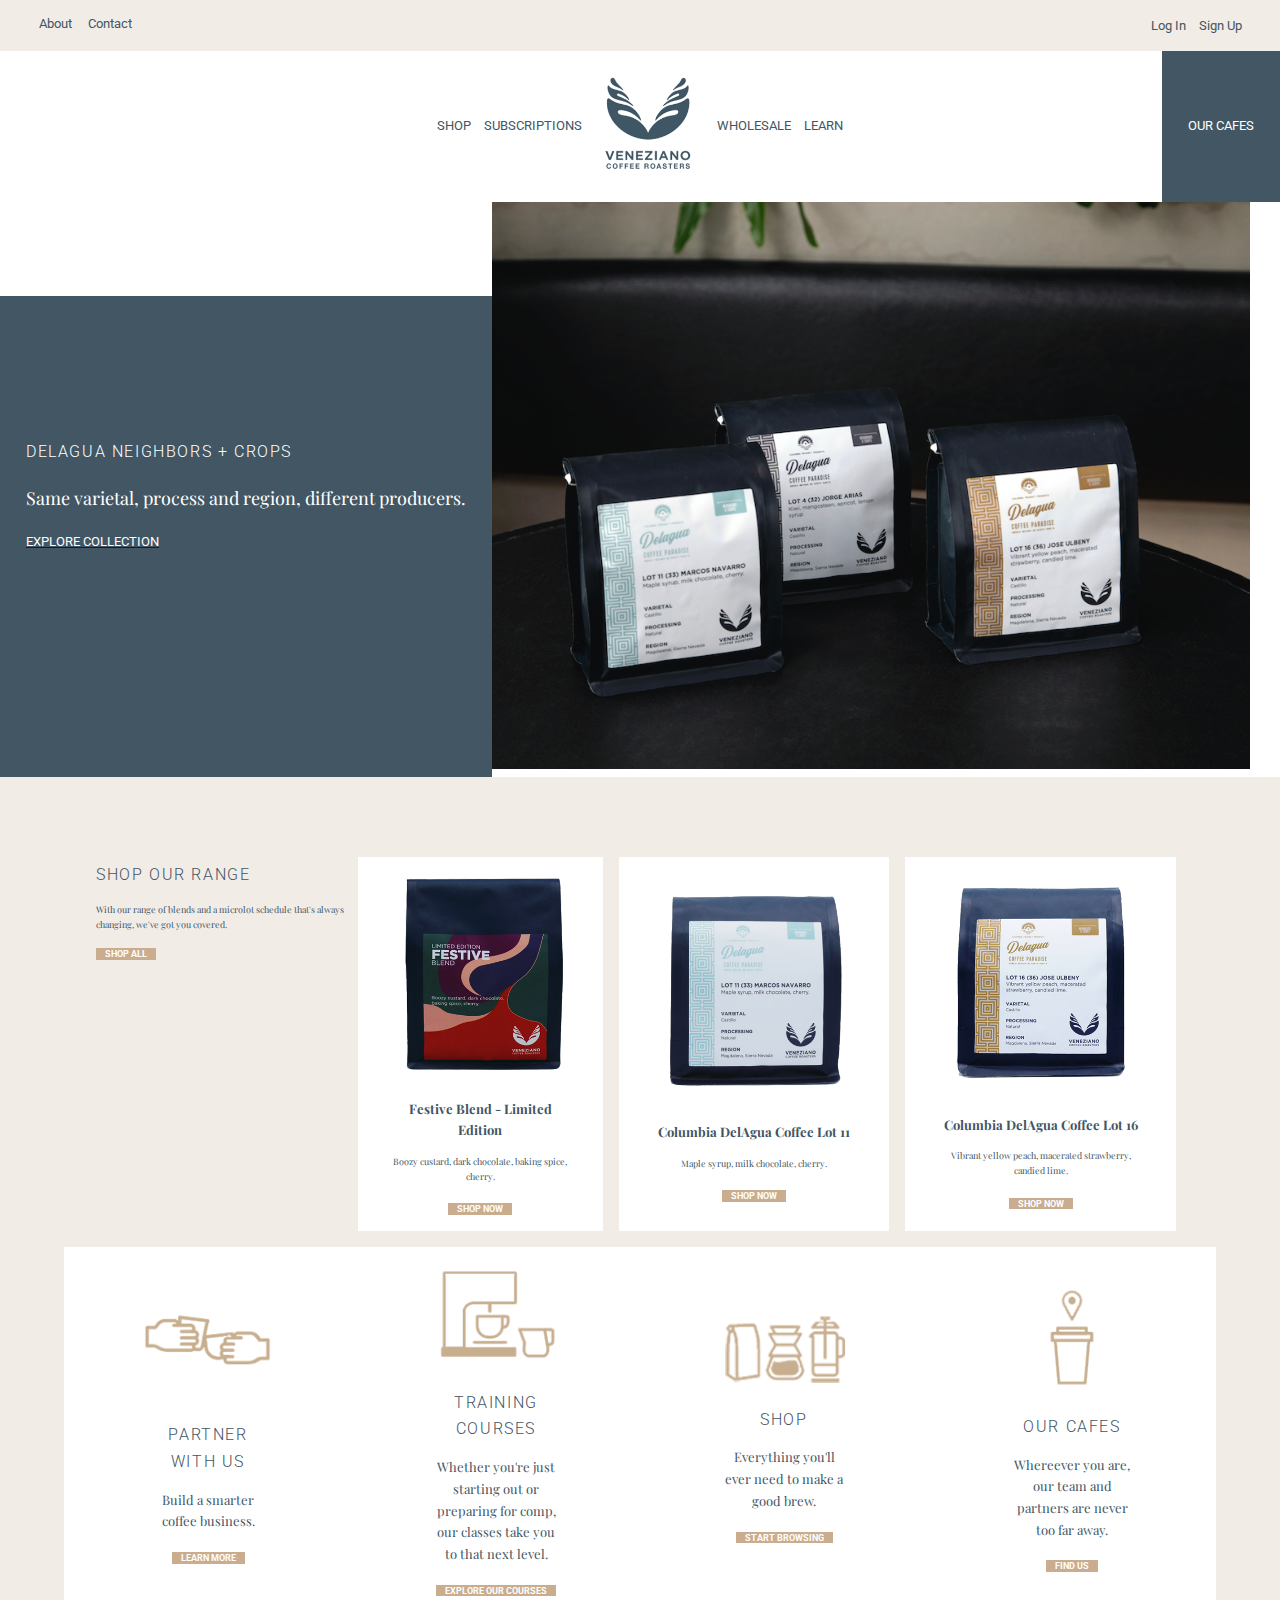
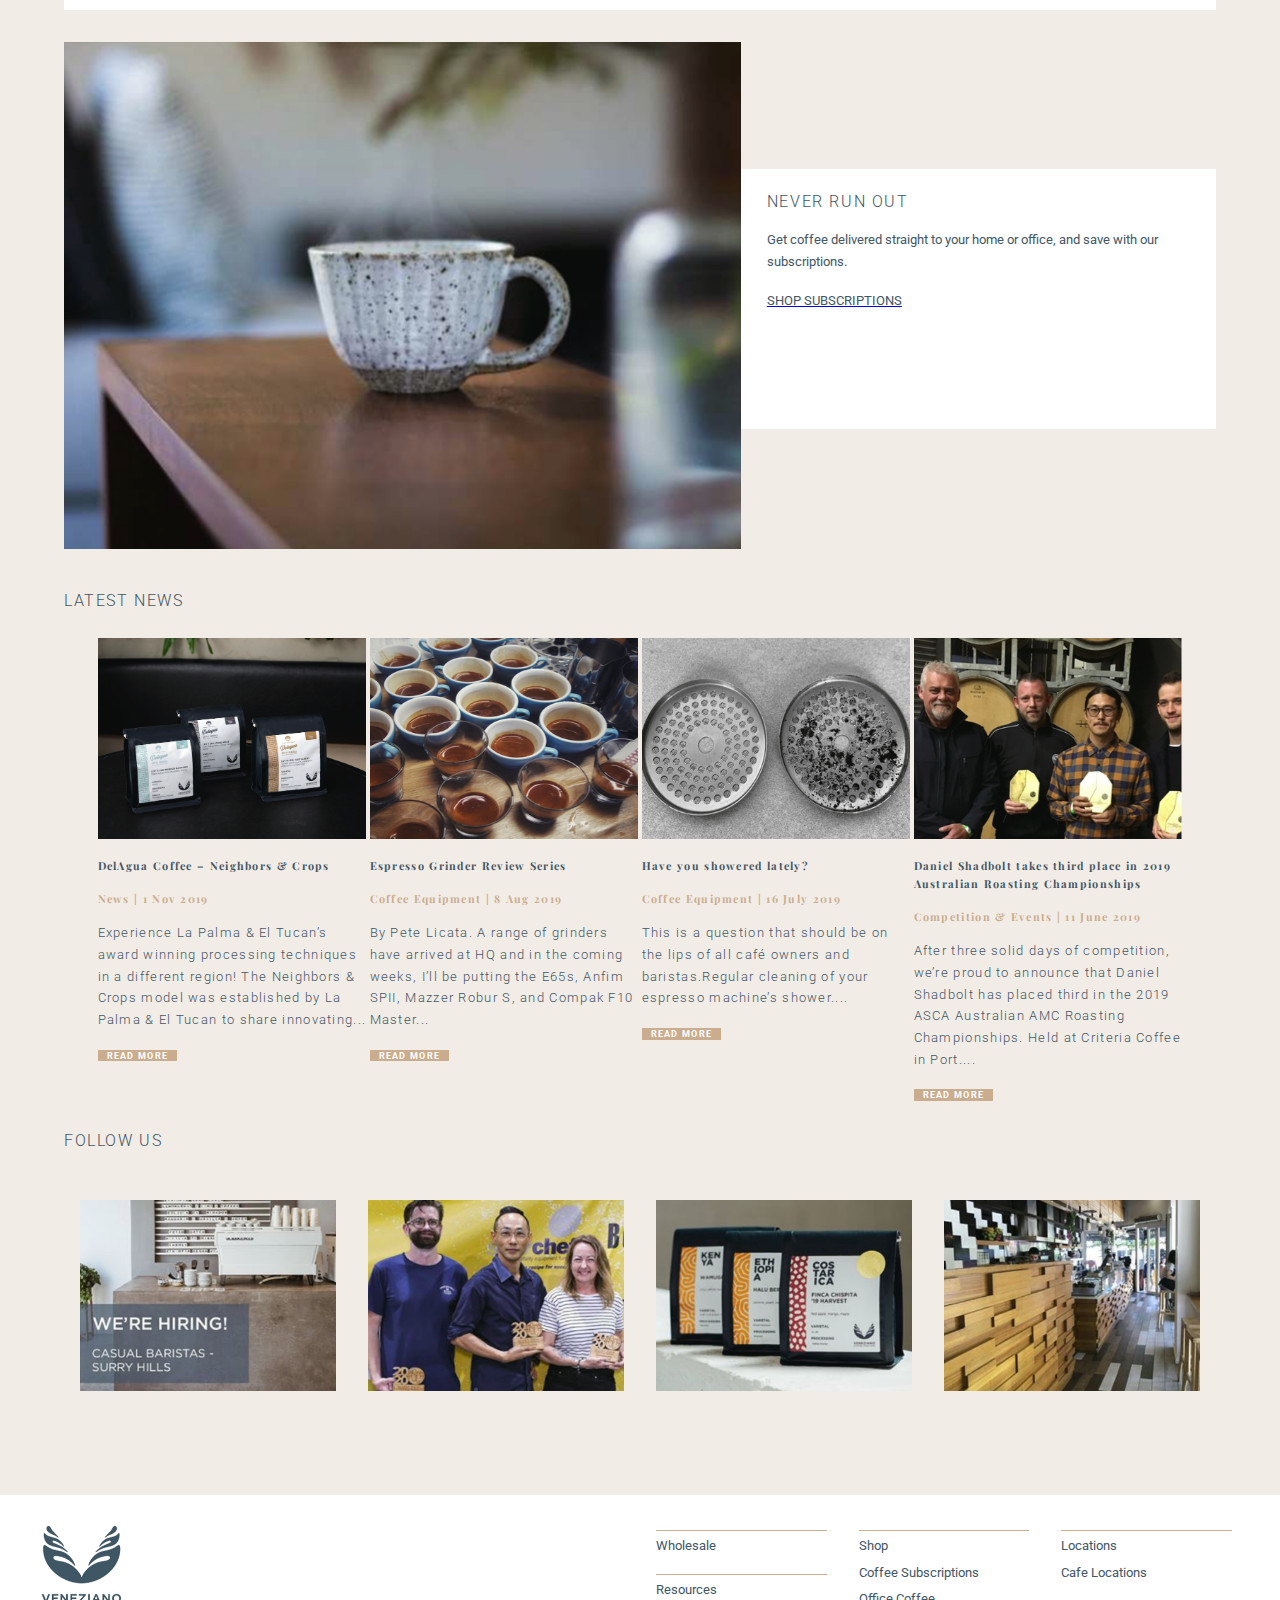
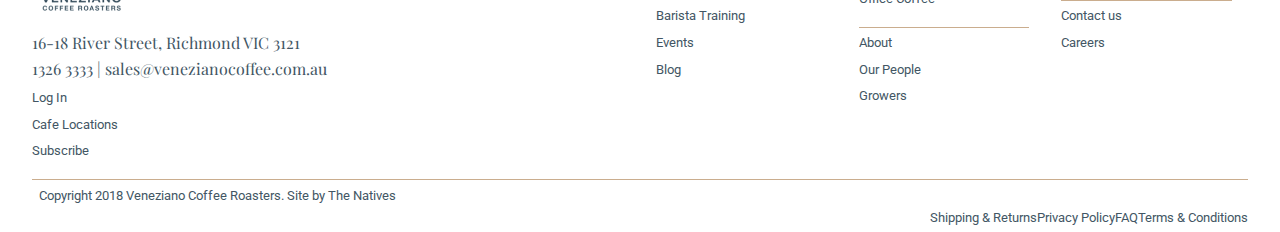
==== commit 0621b957: "update to fixed homepage" ====
--- a/index.html
+++ b/index.html
@@ -178,7 +178,7 @@
     <div class="blog-container">
       <article class="blog-card-container col">
           <div class="blog-content-img">
-            <img src="img/delAquacoffee_blogimage.png"  alt="DelAqua Coffee Bag"> 
+            <img src="img/delaquacoffee_blogimage.png"  alt="DelAqua Coffee Bag"> 
             <div class="blog-content-name">
               <h3>DelAgua Coffee – Neighbors & Crops</h3>
               <h4>News | 1 Nov 2019</h4>
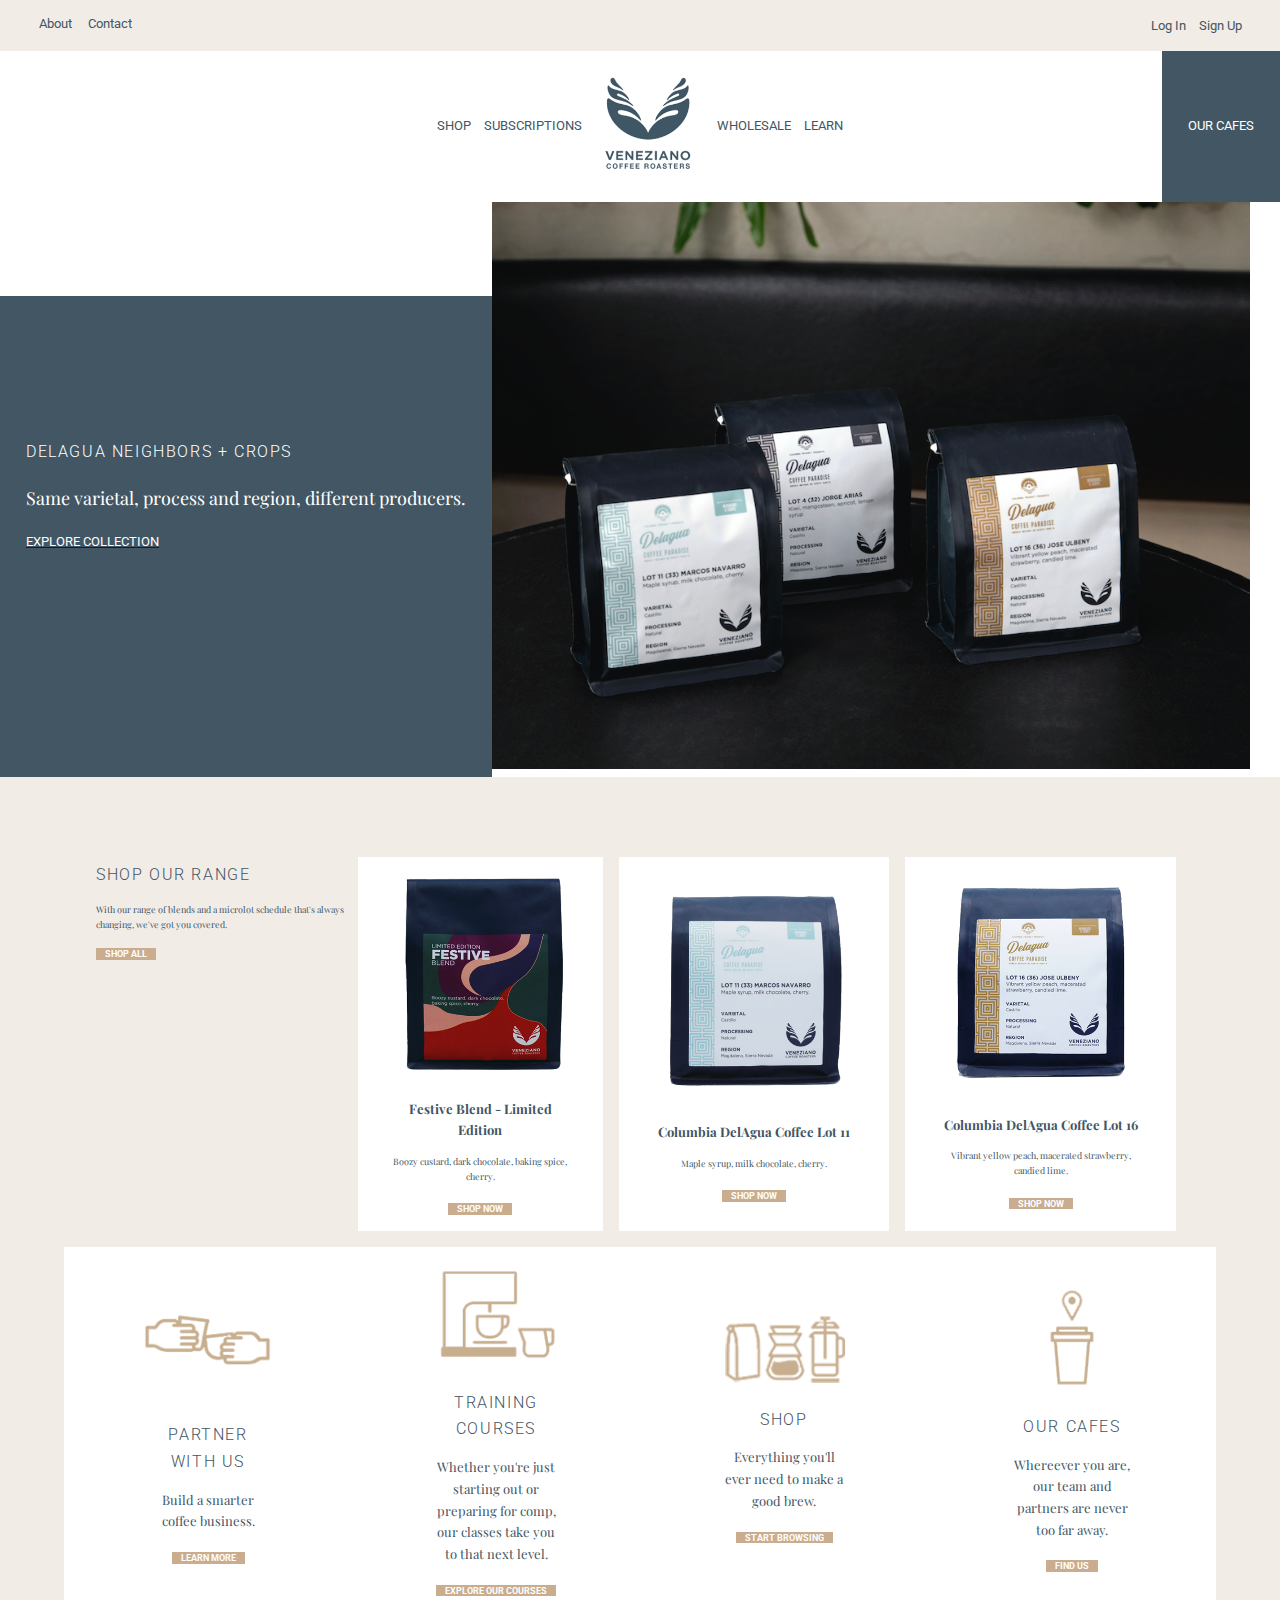
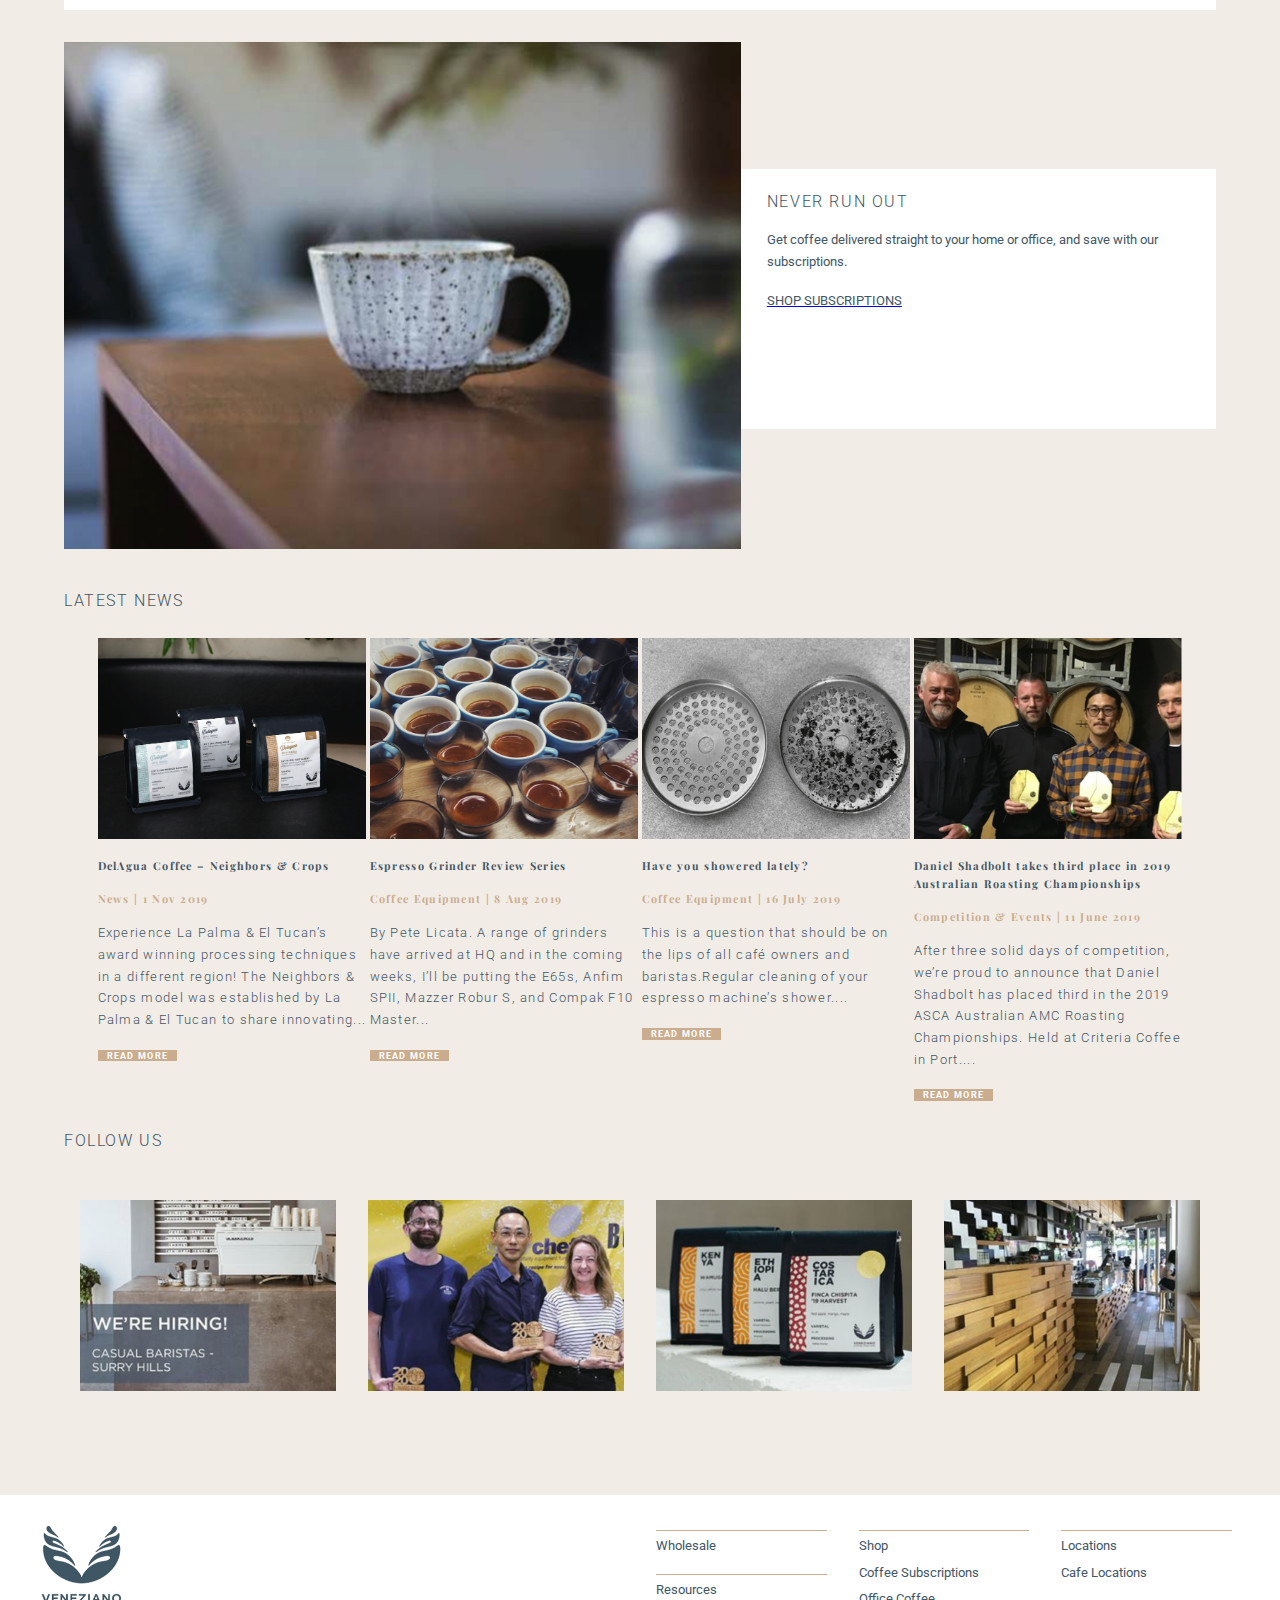
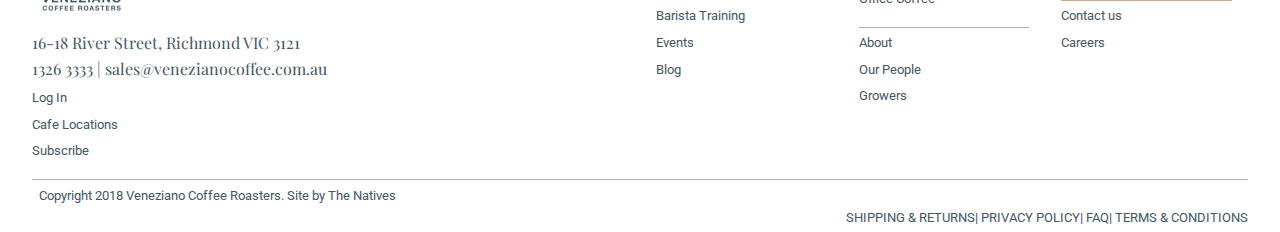
==== commit 5a071e25: "UPDATE TO HP footer" ====
--- a/index.html
+++ b/index.html
@@ -388,17 +388,17 @@
           </div> 
 
           <div class="right-content col">
-              <a class="lower-footer-item" href="https://venezianocoffee.com.au/my-account/">Shipping & Returns</a>
-
-              <a class="lower-footer-item" href="https://venezianocoffee.com.au/my-account/?action=register">Privacy Policy</a>
-
-              <a class="lower-footer-item" href="https://venezianocoffee.com.au/faq/">FAQ</a>
-
-              <a class="lower-footer-item" href="https://venezianocoffee.com.au/terms-conditions/">Terms & Conditions</a>
+              <a class="lower-footer-item" href="https://venezianocoffee.com.au/my-account/">SHIPPING & RETURNS</a>
+
+              <a class="lower-footer-item" href="https://venezianocoffee.com.au/my-account/?action=register">  | PRIVACY POLICY</a>
+
+              <a class="lower-footer-item" href="https://venezianocoffee.com.au/faq/"> | FAQ</a>
+
+              <a class="lower-footer-item" href="https://venezianocoffee.com.au/terms-conditions/">    | TERMS & CONDITIONS</a>
 
           </div>
         </nav>
-   
+
     </footer>
  
   </body>
